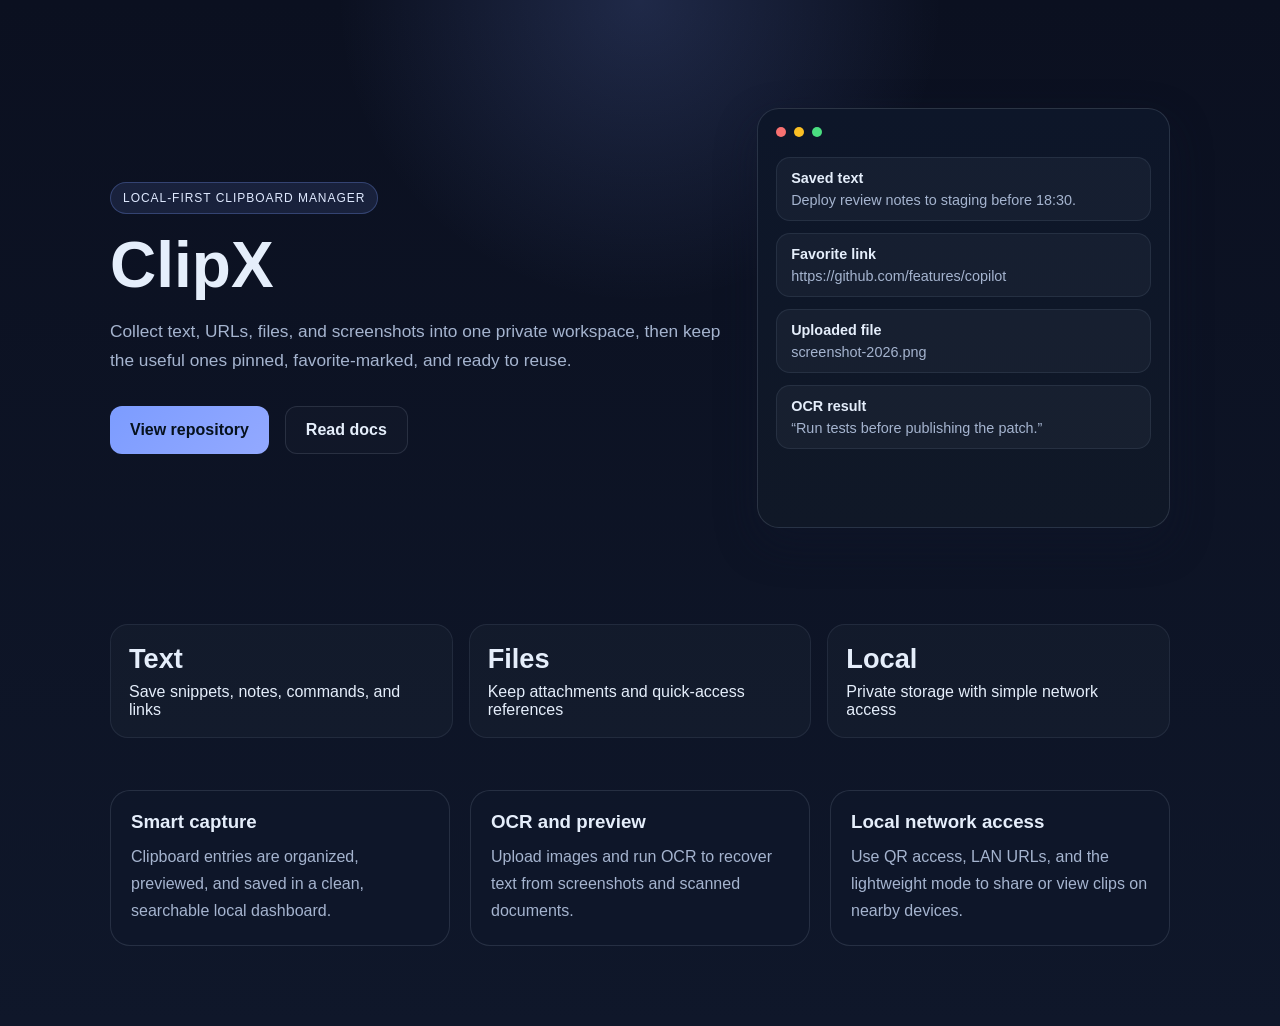
==== docs/index.html @ e1304112 "Add license, production setup, and GitHub Pages landing page" ====
<!DOCTYPE html>
<html lang="en">
  <head>
    <meta charset="UTF-8" />
    <meta name="viewport" content="width=device-width, initial-scale=1.0" />
    <title>ClipX — Clipboard Manager</title>
    <meta
      name="description"
      content="ClipX is a local-first clipboard manager for text, links, files, and OCR-powered capture."
    />
    <style>
      :root {
        --bg: #0b1020;
        --bg-soft: #111827;
        --panel: rgba(17, 24, 39, 0.86);
        --panel-border: rgba(148, 163, 184, 0.18);
        --text: #e5eefb;
        --muted: #a5b4cf;
        --primary: #7c9cff;
        --accent: #58d6bf;
        --shadow: rgba(15, 23, 42, 0.45);
      }

      * { box-sizing: border-box; }

      body {
        margin: 0;
        font-family: Inter, "Segoe UI", sans-serif;
        background:
          radial-gradient(circle at top, rgba(124, 156, 255, 0.18), transparent 25%),
          linear-gradient(180deg, var(--bg), #0f172a);
        color: var(--text);
      }

      .container {
        max-width: 1100px;
        margin: 0 auto;
        padding: 48px 20px 80px;
      }

      .hero {
        display: grid;
        grid-template-columns: 1.2fr 0.8fr;
        gap: 28px;
        align-items: center;
        min-height: 60vh;
      }

      .badge {
        display: inline-block;
        padding: 8px 12px;
        border-radius: 999px;
        background: rgba(124, 156, 255, 0.12);
        border: 1px solid rgba(124, 156, 255, 0.28);
        color: #dfe9ff;
        font-size: 12px;
        letter-spacing: 0.08em;
        text-transform: uppercase;
      }

      h1 {
        font-size: clamp(2.6rem, 5vw, 5rem);
        line-height: 1.04;
        margin: 18px 0 18px;
      }

      .lead {
        color: var(--muted);
        font-size: 1.08rem;
        line-height: 1.7;
        max-width: 620px;
      }

      .actions {
        display: flex;
        flex-wrap: wrap;
        gap: 16px;
        margin-top: 30px;
      }

      .button {
        display: inline-flex;
        align-items: center;
        justify-content: center;
        padding: 14px 20px;
        border-radius: 12px;
        text-decoration: none;
        font-weight: 600;
        transition: transform 0.2s ease, opacity 0.2s ease;
      }

      .button:hover { transform: translateY(-1px); }

      .button.primary {
        background: linear-gradient(135deg, var(--primary), #93a9ff);
        color: #06111d;
      }

      .button.secondary {
        background: rgba(255,255,255,0.02);
        border: 1px solid var(--panel-border);
        color: var(--text);
      }

      .card {
        background: var(--panel);
        border: 1px solid var(--panel-border);
        border-radius: 24px;
        box-shadow: 0 16px 40px var(--shadow);
        padding: 26px;
      }

      .device {
        position: relative;
        background: linear-gradient(180deg, #0d1629, #101827);
        border: 1px solid rgba(148, 163, 184, 0.2);
        border-radius: 22px;
        min-height: 420px;
        padding: 18px;
      }

      .window-bar {
        display: flex;
        align-items: center;
        gap: 8px;
        margin-bottom: 20px;
      }

      .dot {
        width: 10px;
        height: 10px;
        border-radius: 50%;
        display: inline-block;
      }

      .dot.red { background: #f87171; }
      .dot.yellow { background: #fbbf24; }
      .dot.green { background: #4ade80; }

      .snippet {
        background: rgba(148, 163, 184, 0.06);
        border: 1px solid rgba(148, 163, 184, 0.12);
        border-radius: 14px;
        padding: 12px 14px;
        margin-bottom: 12px;
        font-size: 0.9rem;
        color: var(--muted);
      }

      .snippet strong {
        color: var(--text);
        display: block;
        margin-bottom: 6px;
      }

      .stats {
        display: grid;
        grid-template-columns: repeat(3, 1fr);
        gap: 16px;
        margin-top: 36px;
      }

      .stat {
        background: rgba(148, 163, 184, 0.04);
        border: 1px solid rgba(148, 163, 184, 0.12);
        border-radius: 18px;
        padding: 18px;
      }

      .stat strong {
        display: block;
        font-size: 1.7rem;
        margin-bottom: 8px;
      }

      .features {
        display: grid;
        grid-template-columns: repeat(3, minmax(0, 1fr));
        gap: 20px;
        margin-top: 52px;
      }

      .feature {
        background: rgba(15, 23, 42, 0.7);
        border: 1px solid var(--panel-border);
        border-radius: 20px;
        padding: 20px;
      }

      .feature h3 {
        margin-top: 0;
        margin-bottom: 10px;
      }

      .feature p {
        margin: 0;
        color: var(--muted);
        line-height: 1.7;
      }

      @media (max-width: 820px) {
        .hero,
        .features,
        .stats {
          grid-template-columns: 1fr;
        }
      }
    </style>
  </head>
  <body>
    <main class="container">
      <section class="hero">
        <div>
          <span class="badge">Local-first clipboard manager</span>
          <h1>ClipX</h1>
          <p class="lead">
            Collect text, URLs, files, and screenshots into one private workspace,
            then keep the useful ones pinned, favorite-marked, and ready to reuse.
          </p>

          <div class="actions">
            <a class="button primary" href="https://github.com/SMETAHA/ClipX" target="_blank" rel="noreferrer">View repository</a>
            <a class="button secondary" href="https://github.com/SMETAHA/ClipX#readme" target="_blank" rel="noreferrer">Read docs</a>
          </div>
        </div>

        <div class="card device" aria-label="ClipX interface preview">
          <div class="window-bar">
            <span class="dot red"></span>
            <span class="dot yellow"></span>
            <span class="dot green"></span>
          </div>

          <div class="snippet">
            <strong>Saved text</strong>
            Deploy review notes to staging before 18:30.
          </div>
          <div class="snippet">
            <strong>Favorite link</strong>
            https://github.com/features/copilot
          </div>
          <div class="snippet">
            <strong>Uploaded file</strong>
            screenshot-2026.png
          </div>
          <div class="snippet">
            <strong>OCR result</strong>
            “Run tests before publishing the patch.”
          </div>
        </div>
      </section>

      <section class="stats">
        <div class="stat">
          <strong>Text</strong>
          Save snippets, notes, commands, and links
        </div>
        <div class="stat">
          <strong>Files</strong>
          Keep attachments and quick-access references
        </div>
        <div class="stat">
          <strong>Local</strong>
          Private storage with simple network access
        </div>
      </section>

      <section class="features">
        <article class="feature">
          <h3>Smart capture</h3>
          <p>Clipboard entries are organized, previewed, and saved in a clean, searchable local dashboard.</p>
        </article>

        <article class="feature">
          <h3>OCR and preview</h3>
          <p>Upload images and run OCR to recover text from screenshots and scanned documents.</p>
        </article>

        <article class="feature">
          <h3>Local network access</h3>
          <p>Use QR access, LAN URLs, and the lightweight mode to share or view clips on nearby devices.</p>
        </article>
      </section>
    </main>
  </body>
</html>
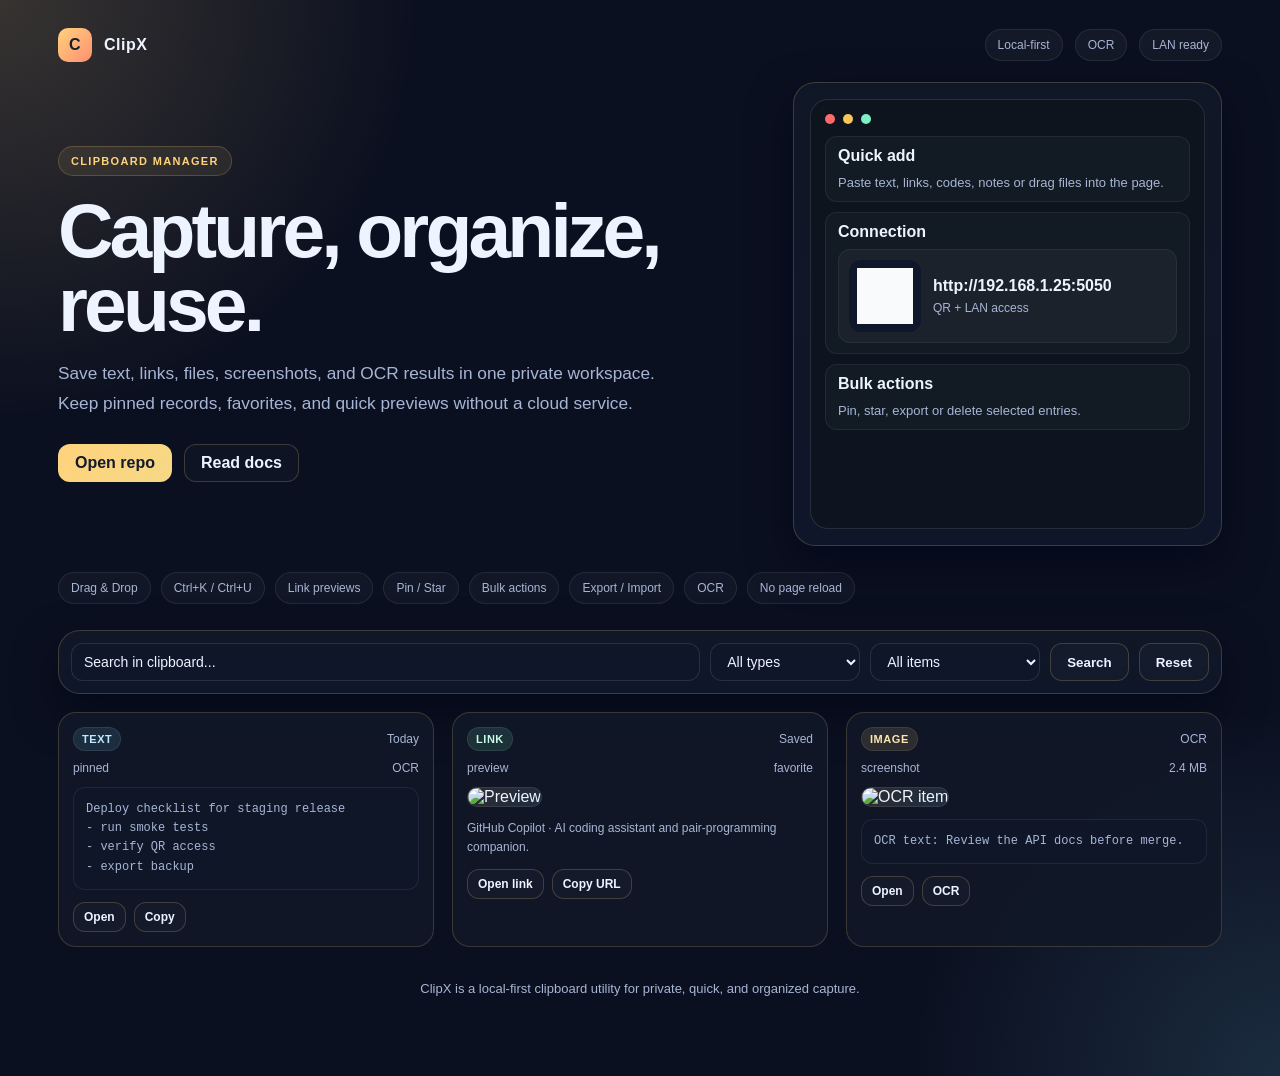
==== commit f4be7d3e: "Add security policy, localized docs, production templates and UI preview" ====
--- a/docs/index.html
+++ b/docs/index.html
@@ -1,286 +1,479 @@
 <!DOCTYPE html>
-<html lang="en">
+<html lang="ru">
   <head>
     <meta charset="UTF-8" />
     <meta name="viewport" content="width=device-width, initial-scale=1.0" />
-    <title>ClipX — Clipboard Manager</title>
-    <meta
-      name="description"
-      content="ClipX is a local-first clipboard manager for text, links, files, and OCR-powered capture."
-    />
+    <title>ClipX — Local clipboard manager</title>
     <style>
       :root {
         --bg: #0b1020;
-        --bg-soft: #111827;
-        --panel: rgba(17, 24, 39, 0.86);
-        --panel-border: rgba(148, 163, 184, 0.18);
-        --text: #e5eefb;
-        --muted: #a5b4cf;
-        --primary: #7c9cff;
-        --accent: #58d6bf;
-        --shadow: rgba(15, 23, 42, 0.45);
+        --panel: rgba(17, 24, 39, 0.95);
+        --panel-strong: #111827;
+        --panel-alt: #0f172a;
+        --text: #edf3ff;
+        --muted: #a7b5d4;
+        --accent: #ffd27d;
+        --accent-2: #ff8f70;
+        --secondary: #7dd3fc;
+        --ok: #7ef0c4;
+        --line: rgba(255, 210, 125, 0.2);
+        --shadow: rgba(2, 6, 23, 0.65);
       }
 
       * { box-sizing: border-box; }
-
+      html { scroll-behavior: smooth; }
       body {
         margin: 0;
         font-family: Inter, "Segoe UI", sans-serif;
         background:
-          radial-gradient(circle at top, rgba(124, 156, 255, 0.18), transparent 25%),
-          linear-gradient(180deg, var(--bg), #0f172a);
+          radial-gradient(circle at top left, rgba(255, 210, 125, 0.18), transparent 25%),
+          radial-gradient(circle at bottom right, rgba(125, 211, 252, 0.14), transparent 22%),
+          var(--bg);
         color: var(--text);
       }
-
+      a { color: inherit; text-decoration: none; }
       .container {
-        max-width: 1100px;
+        max-width: 1200px;
         margin: 0 auto;
-        padding: 48px 20px 80px;
-      }
-
+        padding: 28px 18px 80px;
+      }
+      .topbar {
+        display: flex;
+        align-items: center;
+        justify-content: space-between;
+        gap: 16px;
+        margin-bottom: 18px;
+      }
+      .brand {
+        display: inline-flex;
+        align-items: center;
+        gap: 12px;
+        font-weight: 700;
+        letter-spacing: 0.03em;
+      }
+      .brand-mark {
+        width: 34px;
+        height: 34px;
+        border-radius: 10px;
+        background: linear-gradient(135deg, var(--accent), var(--accent-2));
+        display: grid;
+        place-items: center;
+        color: #171d2a;
+        font-weight: 900;
+      }
+      .actions {
+        display: flex;
+        align-items: center;
+        gap: 12px;
+        flex-wrap: wrap;
+      }
+      .chip {
+        display: inline-flex;
+        align-items: center;
+        gap: 8px;
+        padding: 8px 12px;
+        border-radius: 999px;
+        background: rgba(255,255,255,0.04);
+        border: 1px solid rgba(255,255,255,0.08);
+        color: var(--muted);
+        font-size: 12px;
+      }
+      .button {
+        display: inline-flex;
+        align-items: center;
+        justify-content: center;
+        min-height: 38px;
+        padding: 9px 16px;
+        border-radius: 12px;
+        font-weight: 700;
+        border: 1px solid var(--line);
+        background: rgba(255,255,255,0.02);
+        color: var(--text);
+      }
+      .button.primary {
+        background: linear-gradient(135deg, var(--accent), #f6d884);
+        color: #121a2b;
+        border-color: transparent;
+      }
       .hero {
         display: grid;
-        grid-template-columns: 1.2fr 0.8fr;
-        gap: 28px;
-        align-items: center;
-        min-height: 60vh;
-      }
-
-      .badge {
+        grid-template-columns: 1.25fr 0.75fr;
+        gap: 20px;
+        align-items: center;
+        margin: 20px 0 26px;
+      }
+      .headline {
+        padding: 18px 0;
+      }
+      .eyebrow {
         display: inline-block;
+        margin-bottom: 18px;
         padding: 8px 12px;
         border-radius: 999px;
-        background: rgba(124, 156, 255, 0.12);
-        border: 1px solid rgba(124, 156, 255, 0.28);
-        color: #dfe9ff;
-        font-size: 12px;
-        letter-spacing: 0.08em;
+        font-size: 11px;
+        font-weight: 700;
+        letter-spacing: 0.12em;
         text-transform: uppercase;
-      }
-
+        background: rgba(255, 210, 125, 0.08);
+        border: 1px solid rgba(255, 210, 125, 0.2);
+        color: var(--accent);
+      }
       h1 {
-        font-size: clamp(2.6rem, 5vw, 5rem);
-        line-height: 1.04;
-        margin: 18px 0 18px;
-      }
-
-      .lead {
-        color: var(--muted);
+        margin: 0;
+        font-size: clamp(2.8rem, 6vw, 5rem);
+        line-height: 0.96;
+        letter-spacing: -0.05em;
+      }
+      .subtitle {
+        margin: 18px 0 0;
+        color: var(--muted);
+        max-width: 620px;
         font-size: 1.08rem;
         line-height: 1.7;
-        max-width: 620px;
-      }
-
-      .actions {
+      }
+      .cta-row {
         display: flex;
         flex-wrap: wrap;
-        gap: 16px;
-        margin-top: 30px;
-      }
-
-      .button {
-        display: inline-flex;
-        align-items: center;
-        justify-content: center;
-        padding: 14px 20px;
-        border-radius: 12px;
-        text-decoration: none;
-        font-weight: 600;
-        transition: transform 0.2s ease, opacity 0.2s ease;
-      }
-
-      .button:hover { transform: translateY(-1px); }
-
-      .button.primary {
-        background: linear-gradient(135deg, var(--primary), #93a9ff);
-        color: #06111d;
-      }
-
-      .button.secondary {
-        background: rgba(255,255,255,0.02);
-        border: 1px solid var(--panel-border);
-        color: var(--text);
-      }
-
+        gap: 12px;
+        margin-top: 26px;
+      }
       .card {
-        background: var(--panel);
-        border: 1px solid var(--panel-border);
-        border-radius: 24px;
-        box-shadow: 0 16px 40px var(--shadow);
-        padding: 26px;
-      }
-
+        background: linear-gradient(180deg, rgba(17,24,39,0.92), rgba(15,23,42,0.96));
+        border: 1px solid var(--line);
+        border-radius: 22px;
+        box-shadow: 0 18px 44px var(--shadow);
+      }
       .device {
-        position: relative;
-        background: linear-gradient(180deg, #0d1629, #101827);
-        border: 1px solid rgba(148, 163, 184, 0.2);
-        border-radius: 22px;
-        min-height: 420px;
-        padding: 18px;
-      }
-
+        padding: 16px;
+      }
+      .window {
+        background: rgba(14, 20, 31, 0.9);
+        border: 1px solid rgba(148,163,184,0.18);
+        border-radius: 18px;
+        min-height: 430px;
+        padding: 14px;
+      }
       .window-bar {
         display: flex;
-        align-items: center;
         gap: 8px;
-        margin-bottom: 20px;
-      }
-
+        margin-bottom: 12px;
+      }
       .dot {
         width: 10px;
         height: 10px;
         border-radius: 50%;
-        display: inline-block;
-      }
-
-      .dot.red { background: #f87171; }
-      .dot.yellow { background: #fbbf24; }
-      .dot.green { background: #4ade80; }
-
-      .snippet {
-        background: rgba(148, 163, 184, 0.06);
-        border: 1px solid rgba(148, 163, 184, 0.12);
-        border-radius: 14px;
-        padding: 12px 14px;
-        margin-bottom: 12px;
-        font-size: 0.9rem;
-        color: var(--muted);
-      }
-
-      .snippet strong {
+      }
+      .dot.red { background: #ff6b6b; }
+      .dot.yellow { background: #f6c65b; }
+      .dot.green { background: #7ef0c4; }
+      .mini-panel {
+        background: rgba(148,163,184,0.04);
+        border: 1px solid rgba(148,163,184,0.12);
+        border-radius: 12px;
+        padding: 10px 12px;
+        margin-bottom: 10px;
+      }
+      .mini-panel strong {
+        display: block;
+        margin-bottom: 8px;
         color: var(--text);
-        display: block;
-        margin-bottom: 6px;
-      }
-
-      .stats {
+      }
+      .mini-panel span {
+        color: var(--muted);
+        font-size: 13px;
+      }
+      .qrbox {
+        display: flex;
+        align-items: center;
+        gap: 12px;
+        padding: 10px;
+        border-radius: 12px;
+        background: rgba(255,255,255,0.04);
+        border: 1px solid rgba(255,255,255,0.06);
+      }
+      .qrcode {
+        width: 72px;
+        height: 72px;
+        border-radius: 12px;
+        background:
+          linear-gradient(90deg, #0f172a 50%, transparent 50%),
+          linear-gradient(#0f172a 50%, transparent 50%);
+        background-size: 16px 16px;
+        position: relative;
+        overflow: hidden;
+      }
+      .qrcode::before {
+        content: "";
+        position: absolute;
+        inset: 8px;
+        background: #f8fafc;
+      }
+      .feature-strip {
+        display: flex;
+        flex-wrap: wrap;
+        gap: 10px;
+        margin-bottom: 26px;
+      }
+      .feature-pill {
+        padding: 8px 12px;
+        border-radius: 999px;
+        background: rgba(255,255,255,0.03);
+        border: 1px solid rgba(255,255,255,0.08);
+        color: var(--muted);
+        font-size: 12px;
+      }
+      .toolbar {
         display: grid;
-        grid-template-columns: repeat(3, 1fr);
-        gap: 16px;
-        margin-top: 36px;
-      }
-
-      .stat {
-        background: rgba(148, 163, 184, 0.04);
-        border: 1px solid rgba(148, 163, 184, 0.12);
-        border-radius: 18px;
-        padding: 18px;
-      }
-
-      .stat strong {
-        display: block;
-        font-size: 1.7rem;
-        margin-bottom: 8px;
-      }
-
-      .features {
+        grid-template-columns: 1.3fr 150px 170px auto auto;
+        gap: 10px;
+        padding: 12px;
+        margin-bottom: 18px;
+      }
+      .input, .select {
+        width: 100%;
+        min-height: 38px;
+        border: 1px solid rgba(148,163,184,0.18);
+        background: rgba(15, 23, 42, 0.8);
+        color: var(--text);
+        border-radius: 12px;
+        padding: 0 12px;
+        font-size: 14px;
+      }
+      .cards {
         display: grid;
         grid-template-columns: repeat(3, minmax(0, 1fr));
-        gap: 20px;
-        margin-top: 52px;
-      }
-
-      .feature {
-        background: rgba(15, 23, 42, 0.7);
-        border: 1px solid var(--panel-border);
-        border-radius: 20px;
-        padding: 20px;
-      }
-
-      .feature h3 {
-        margin-top: 0;
+        gap: 18px;
+      }
+      .item-card {
+        background: rgba(17,24,39,0.9);
+        border: 1px solid rgba(255,210,125,0.18);
+        border-radius: 18px;
+        padding: 14px;
+      }
+      .item-head {
+        display: flex;
+        align-items: center;
+        justify-content: space-between;
+        gap: 8px;
         margin-bottom: 10px;
       }
-
-      .feature p {
-        margin: 0;
-        color: var(--muted);
-        line-height: 1.7;
-      }
-
-      @media (max-width: 820px) {
-        .hero,
-        .features,
-        .stats {
-          grid-template-columns: 1fr;
-        }
+      .badge {
+        display: inline-flex;
+        align-items: center;
+        padding: 5px 8px;
+        border-radius: 999px;
+        font-size: 11px;
+        font-weight: 700;
+        text-transform: uppercase;
+        letter-spacing: 0.05em;
+        border: 1px solid rgba(255,255,255,0.08);
+      }
+      .badge.text { background: rgba(125,211,252,0.12); color: #bcecff; }
+      .badge.link { background: rgba(126,240,196,0.12); color: #c6f9e7; }
+      .badge.image { background: rgba(255,210,125,0.12); color: #fbe7b3; }
+      .badge.file { background: rgba(255,143,112,0.12); color: #ffc2ae; }
+      .meta {
+        display: flex;
+        align-items: center;
+        justify-content: space-between;
+        gap: 10px;
+        margin-bottom: 12px;
+        color: var(--muted);
+        font-size: 12px;
+      }
+      .thumb {
+        width: 100%;
+        height: 150px;
+        object-fit: cover;
+        border-radius: 12px;
+        border: 1px solid rgba(255,255,255,0.08);
+        background: linear-gradient(135deg, rgba(255,210,125,0.12), rgba(125,211,252,0.12));
+      }
+      .preview {
+        padding: 12px;
+        border-radius: 12px;
+        background: rgba(15, 23, 42, 0.9);
+        border: 1px solid rgba(148,163,184,0.12);
+        color: var(--muted);
+        font-family: "SFMono-Regular", Consolas, monospace;
+        font-size: 12px;
+        line-height: 1.6;
+        white-space: pre-wrap;
+      }
+      .actions-row {
+        display: flex;
+        flex-wrap: wrap;
+        gap: 8px;
+        margin-top: 12px;
+      }
+      .tiny {
+        min-height: 30px;
+        padding: 7px 10px;
+        font-size: 12px;
+      }
+      .footer {
+        margin-top: 34px;
+        color: var(--muted);
+        text-align: center;
+        font-size: 13px;
+      }
+      @media (max-width: 960px) {
+        .toolbar { grid-template-columns: 1fr; }
+        .hero { grid-template-columns: 1fr; }
+        .cards { grid-template-columns: 1fr; }
       }
     </style>
   </head>
   <body>
-    <main class="container">
+    <div class="container">
+      <header class="topbar">
+        <div class="brand">
+          <div class="brand-mark">C</div>
+          <span>ClipX</span>
+        </div>
+        <div class="actions">
+          <span class="chip">Local-first</span>
+          <span class="chip">OCR</span>
+          <span class="chip">LAN ready</span>
+        </div>
+      </header>
+
       <section class="hero">
-        <div>
-          <span class="badge">Local-first clipboard manager</span>
-          <h1>ClipX</h1>
-          <p class="lead">
-            Collect text, URLs, files, and screenshots into one private workspace,
-            then keep the useful ones pinned, favorite-marked, and ready to reuse.
+        <div class="headline">
+          <div class="eyebrow">Clipboard manager</div>
+          <h1>Capture, organize, reuse.</h1>
+          <p class="subtitle">
+            Save text, links, files, screenshots, and OCR results in one private workspace.
+            Keep pinned records, favorites, and quick previews without a cloud service.
           </p>
-
-          <div class="actions">
-            <a class="button primary" href="https://github.com/SMETAHA/ClipX" target="_blank" rel="noreferrer">View repository</a>
-            <a class="button secondary" href="https://github.com/SMETAHA/ClipX#readme" target="_blank" rel="noreferrer">Read docs</a>
+          <div class="cta-row">
+            <a class="button primary" href="https://github.com/SMETAHA/ClipX" target="_blank" rel="noreferrer">Open repo</a>
+            <a class="button" href="https://github.com/SMETAHA/ClipX#readme" target="_blank" rel="noreferrer">Read docs</a>
           </div>
         </div>
 
-        <div class="card device" aria-label="ClipX interface preview">
-          <div class="window-bar">
-            <span class="dot red"></span>
-            <span class="dot yellow"></span>
-            <span class="dot green"></span>
-          </div>
-
-          <div class="snippet">
-            <strong>Saved text</strong>
-            Deploy review notes to staging before 18:30.
-          </div>
-          <div class="snippet">
-            <strong>Favorite link</strong>
-            https://github.com/features/copilot
-          </div>
-          <div class="snippet">
-            <strong>Uploaded file</strong>
-            screenshot-2026.png
-          </div>
-          <div class="snippet">
-            <strong>OCR result</strong>
-            “Run tests before publishing the patch.”
+        <div class="card device">
+          <div class="window">
+            <div class="window-bar">
+              <span class="dot red"></span>
+              <span class="dot yellow"></span>
+              <span class="dot green"></span>
+            </div>
+
+            <div class="mini-panel">
+              <strong>Quick add</strong>
+              <span>Paste text, links, codes, notes or drag files into the page.</span>
+            </div>
+
+            <div class="mini-panel">
+              <strong>Connection</strong>
+              <div class="qrbox">
+                <div class="qrcode" aria-label="QR mock"></div>
+                <div>
+                  <div style="font-weight:700; margin-bottom:6px;">http://192.168.1.25:5050</div>
+                  <div style="color: var(--muted); font-size: 12px;">QR + LAN access</div>
+                </div>
+              </div>
+            </div>
+
+            <div class="mini-panel">
+              <strong>Bulk actions</strong>
+              <span>Pin, star, export or delete selected entries.</span>
+            </div>
           </div>
         </div>
       </section>
 
-      <section class="stats">
-        <div class="stat">
-          <strong>Text</strong>
-          Save snippets, notes, commands, and links
-        </div>
-        <div class="stat">
-          <strong>Files</strong>
-          Keep attachments and quick-access references
-        </div>
-        <div class="stat">
-          <strong>Local</strong>
-          Private storage with simple network access
-        </div>
-      </section>
-
-      <section class="features">
-        <article class="feature">
-          <h3>Smart capture</h3>
-          <p>Clipboard entries are organized, previewed, and saved in a clean, searchable local dashboard.</p>
+      <div class="feature-strip">
+        <span class="feature-pill">Drag &amp; Drop</span>
+        <span class="feature-pill">Ctrl+K / Ctrl+U</span>
+        <span class="feature-pill">Link previews</span>
+        <span class="feature-pill">Pin / Star</span>
+        <span class="feature-pill">Bulk actions</span>
+        <span class="feature-pill">Export / Import</span>
+        <span class="feature-pill">OCR</span>
+        <span class="feature-pill">No page reload</span>
+      </div>
+
+      <div class="card toolbar">
+        <input class="input" value="Search in clipboard..." aria-label="Search" />
+        <select class="select" aria-label="Type filter">
+          <option>All types</option>
+          <option>Text</option>
+          <option>Link</option>
+          <option>Image</option>
+          <option>File</option>
+        </select>
+        <select class="select" aria-label="Flag filter">
+          <option>All items</option>
+          <option>Pinned</option>
+          <option>Favorites</option>
+          <option>With OCR</option>
+        </select>
+        <button class="button" type="button">Search</button>
+        <button class="button" type="button">Reset</button>
+      </div>
+
+      <section class="cards" aria-label="Sample items">
+        <article class="item-card">
+          <div class="item-head">
+            <span class="badge text">Text</span>
+            <span style="color: var(--muted); font-size:12px;">Today</span>
+          </div>
+          <div class="meta">
+            <span>pinned</span>
+            <span>OCR</span>
+          </div>
+          <div class="preview">Deploy checklist for staging release
+- run smoke tests
+- verify QR access
+- export backup</div>
+          <div class="actions-row">
+            <button class="button tiny" type="button">Open</button>
+            <button class="button tiny" type="button">Copy</button>
+          </div>
         </article>
 
-        <article class="feature">
-          <h3>OCR and preview</h3>
-          <p>Upload images and run OCR to recover text from screenshots and scanned documents.</p>
+        <article class="item-card">
+          <div class="item-head">
+            <span class="badge link">Link</span>
+            <span style="color: var(--muted); font-size:12px;">Saved</span>
+          </div>
+          <div class="meta">
+            <span>preview</span>
+            <span>favorite</span>
+          </div>
+          <img class="thumb" src="https://images.unsplash.com/photo-1516321318423-f06f85e504b3?auto=format&fit=crop&w=900&q=80" alt="Preview" />
+          <div style="margin-top: 12px; color: var(--muted); font-size: 12px; line-height: 1.6;">
+            GitHub Copilot · AI coding assistant and pair-programming companion.
+          </div>
+          <div class="actions-row">
+            <button class="button tiny" type="button">Open link</button>
+            <button class="button tiny" type="button">Copy URL</button>
+          </div>
         </article>
 
-        <article class="feature">
-          <h3>Local network access</h3>
-          <p>Use QR access, LAN URLs, and the lightweight mode to share or view clips on nearby devices.</p>
+        <article class="item-card">
+          <div class="item-head">
+            <span class="badge image">Image</span>
+            <span style="color: var(--muted); font-size:12px;">OCR</span>
+          </div>
+          <div class="meta">
+            <span>screenshot</span>
+            <span>2.4 MB</span>
+          </div>
+          <img class="thumb" src="https://images.unsplash.com/photo-1460925895917-afdab827c52f?auto=format&fit=crop&w=900&q=80" alt="OCR item" />
+          <div class="preview" style="margin-top: 12px;">OCR text: Review the API docs before merge.</div>
+          <div class="actions-row">
+            <button class="button tiny" type="button">Open</button>
+            <button class="button tiny" type="button">OCR</button>
+          </div>
         </article>
       </section>
-    </main>
+
+      <div class="footer">
+        ClipX is a local-first clipboard utility for private, quick, and organized capture.
+      </div>
+    </div>
   </body>
 </html>
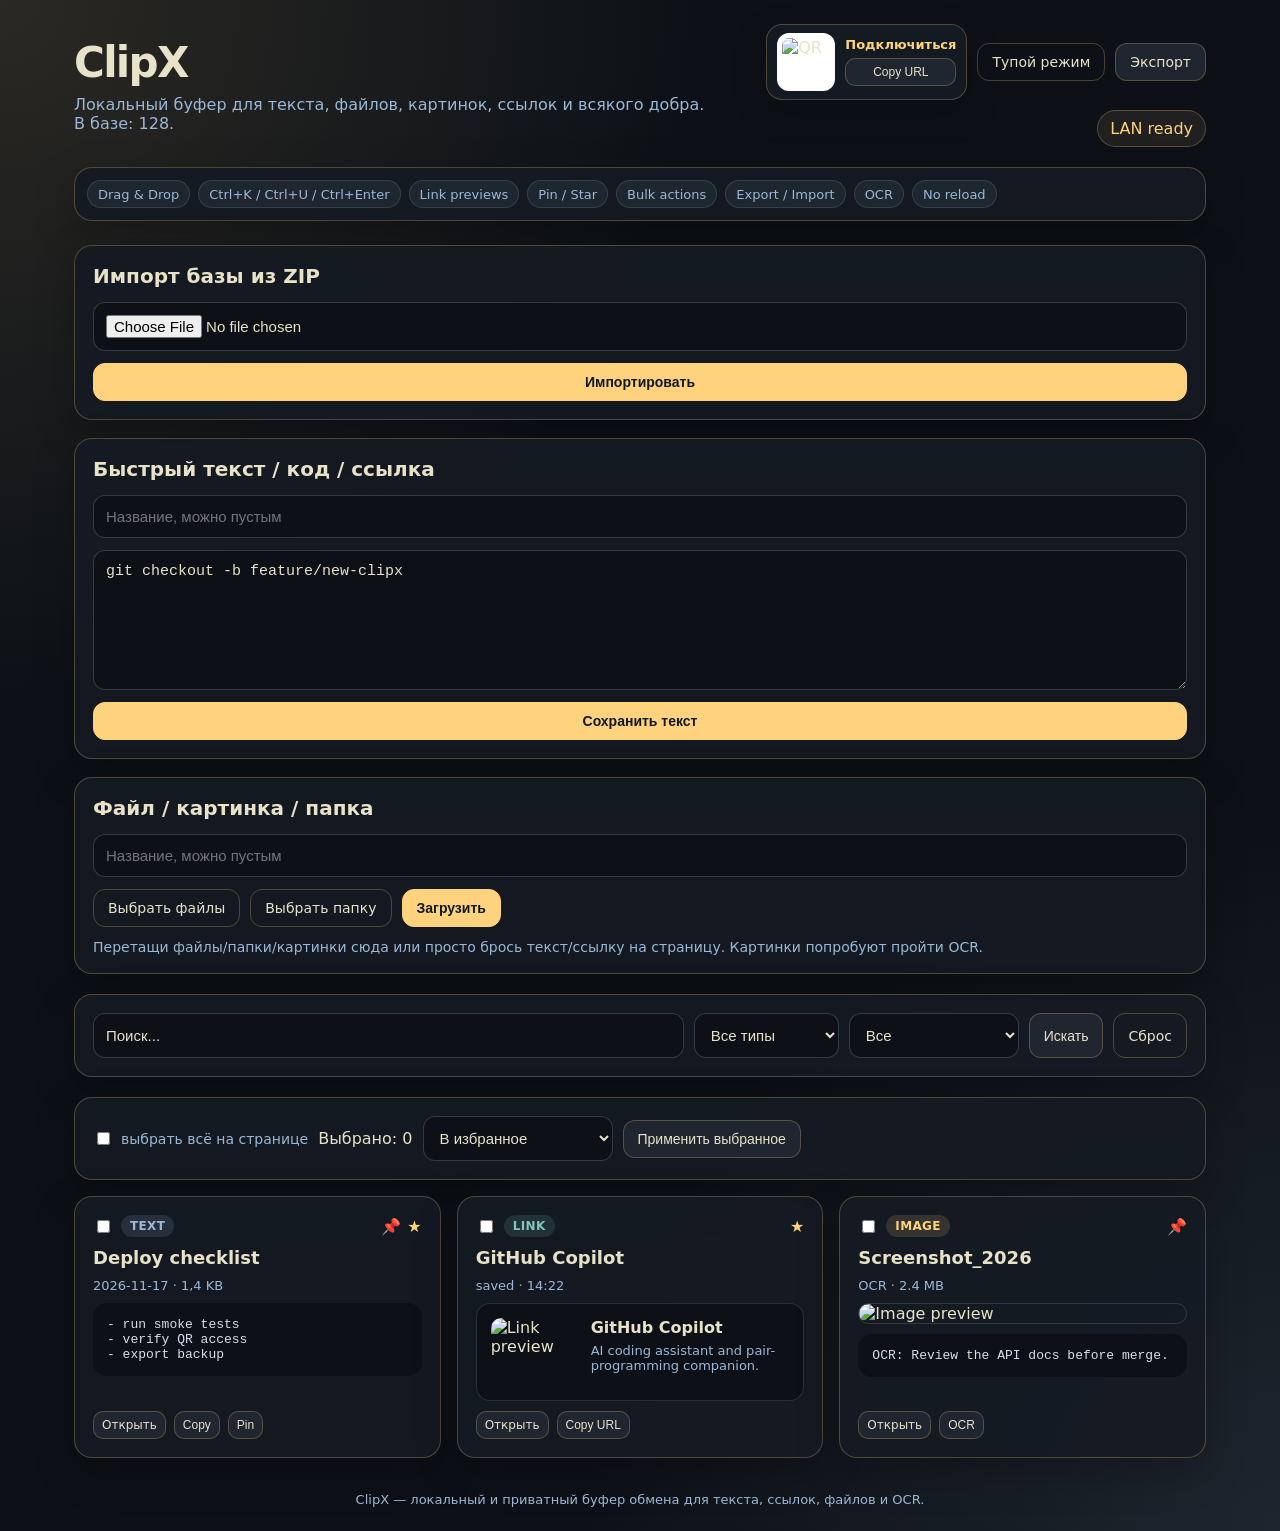
==== commit 619abbd7: "Polish docs and GitHub Pages preview Co-authored-by: Copilot App <223556219+Copilot@users.noreply.gi" ====
--- a/docs/index.html
+++ b/docs/index.html
@@ -1,479 +1,468 @@
-<!DOCTYPE html>
+<!doctype html>
 <html lang="ru">
-  <head>
-    <meta charset="UTF-8" />
-    <meta name="viewport" content="width=device-width, initial-scale=1.0" />
-    <title>ClipX — Local clipboard manager</title>
+<head>
+    <meta charset="utf-8">
+    <title>ClipX</title>
+    <meta name="viewport" content="width=device-width, initial-scale=1">
     <style>
-      :root {
-        --bg: #0b1020;
-        --panel: rgba(17, 24, 39, 0.95);
-        --panel-strong: #111827;
-        --panel-alt: #0f172a;
-        --text: #edf3ff;
-        --muted: #a7b5d4;
-        --accent: #ffd27d;
-        --accent-2: #ff8f70;
-        --secondary: #7dd3fc;
-        --ok: #7ef0c4;
-        --line: rgba(255, 210, 125, 0.2);
-        --shadow: rgba(2, 6, 23, 0.65);
-      }
-
-      * { box-sizing: border-box; }
-      html { scroll-behavior: smooth; }
-      body {
-        margin: 0;
-        font-family: Inter, "Segoe UI", sans-serif;
-        background:
-          radial-gradient(circle at top left, rgba(255, 210, 125, 0.18), transparent 25%),
-          radial-gradient(circle at bottom right, rgba(125, 211, 252, 0.14), transparent 22%),
-          var(--bg);
-        color: var(--text);
-      }
-      a { color: inherit; text-decoration: none; }
-      .container {
-        max-width: 1200px;
-        margin: 0 auto;
-        padding: 28px 18px 80px;
-      }
-      .topbar {
-        display: flex;
-        align-items: center;
-        justify-content: space-between;
-        gap: 16px;
-        margin-bottom: 18px;
-      }
-      .brand {
-        display: inline-flex;
-        align-items: center;
-        gap: 12px;
-        font-weight: 700;
-        letter-spacing: 0.03em;
-      }
-      .brand-mark {
-        width: 34px;
-        height: 34px;
-        border-radius: 10px;
-        background: linear-gradient(135deg, var(--accent), var(--accent-2));
-        display: grid;
-        place-items: center;
-        color: #171d2a;
-        font-weight: 900;
-      }
-      .actions {
-        display: flex;
-        align-items: center;
-        gap: 12px;
-        flex-wrap: wrap;
-      }
-      .chip {
-        display: inline-flex;
-        align-items: center;
-        gap: 8px;
-        padding: 8px 12px;
-        border-radius: 999px;
-        background: rgba(255,255,255,0.04);
-        border: 1px solid rgba(255,255,255,0.08);
-        color: var(--muted);
-        font-size: 12px;
-      }
-      .button {
-        display: inline-flex;
-        align-items: center;
-        justify-content: center;
-        min-height: 38px;
-        padding: 9px 16px;
-        border-radius: 12px;
-        font-weight: 700;
-        border: 1px solid var(--line);
-        background: rgba(255,255,255,0.02);
-        color: var(--text);
-      }
-      .button.primary {
-        background: linear-gradient(135deg, var(--accent), #f6d884);
-        color: #121a2b;
-        border-color: transparent;
-      }
-      .hero {
-        display: grid;
-        grid-template-columns: 1.25fr 0.75fr;
-        gap: 20px;
-        align-items: center;
-        margin: 20px 0 26px;
-      }
-      .headline {
-        padding: 18px 0;
-      }
-      .eyebrow {
-        display: inline-block;
-        margin-bottom: 18px;
-        padding: 8px 12px;
-        border-radius: 999px;
-        font-size: 11px;
-        font-weight: 700;
-        letter-spacing: 0.12em;
-        text-transform: uppercase;
-        background: rgba(255, 210, 125, 0.08);
-        border: 1px solid rgba(255, 210, 125, 0.2);
-        color: var(--accent);
-      }
-      h1 {
-        margin: 0;
-        font-size: clamp(2.8rem, 6vw, 5rem);
-        line-height: 0.96;
-        letter-spacing: -0.05em;
-      }
-      .subtitle {
-        margin: 18px 0 0;
-        color: var(--muted);
-        max-width: 620px;
-        font-size: 1.08rem;
-        line-height: 1.7;
-      }
-      .cta-row {
-        display: flex;
-        flex-wrap: wrap;
-        gap: 12px;
-        margin-top: 26px;
-      }
-      .card {
-        background: linear-gradient(180deg, rgba(17,24,39,0.92), rgba(15,23,42,0.96));
-        border: 1px solid var(--line);
-        border-radius: 22px;
-        box-shadow: 0 18px 44px var(--shadow);
-      }
-      .device {
-        padding: 16px;
-      }
-      .window {
-        background: rgba(14, 20, 31, 0.9);
-        border: 1px solid rgba(148,163,184,0.18);
-        border-radius: 18px;
-        min-height: 430px;
-        padding: 14px;
-      }
-      .window-bar {
-        display: flex;
-        gap: 8px;
-        margin-bottom: 12px;
-      }
-      .dot {
-        width: 10px;
-        height: 10px;
-        border-radius: 50%;
-      }
-      .dot.red { background: #ff6b6b; }
-      .dot.yellow { background: #f6c65b; }
-      .dot.green { background: #7ef0c4; }
-      .mini-panel {
-        background: rgba(148,163,184,0.04);
-        border: 1px solid rgba(148,163,184,0.12);
-        border-radius: 12px;
-        padding: 10px 12px;
-        margin-bottom: 10px;
-      }
-      .mini-panel strong {
-        display: block;
-        margin-bottom: 8px;
-        color: var(--text);
-      }
-      .mini-panel span {
-        color: var(--muted);
-        font-size: 13px;
-      }
-      .qrbox {
-        display: flex;
-        align-items: center;
-        gap: 12px;
-        padding: 10px;
-        border-radius: 12px;
-        background: rgba(255,255,255,0.04);
-        border: 1px solid rgba(255,255,255,0.06);
-      }
-      .qrcode {
-        width: 72px;
-        height: 72px;
-        border-radius: 12px;
-        background:
-          linear-gradient(90deg, #0f172a 50%, transparent 50%),
-          linear-gradient(#0f172a 50%, transparent 50%);
-        background-size: 16px 16px;
-        position: relative;
-        overflow: hidden;
-      }
-      .qrcode::before {
-        content: "";
-        position: absolute;
-        inset: 8px;
-        background: #f8fafc;
-      }
-      .feature-strip {
-        display: flex;
-        flex-wrap: wrap;
-        gap: 10px;
-        margin-bottom: 26px;
-      }
-      .feature-pill {
-        padding: 8px 12px;
-        border-radius: 999px;
-        background: rgba(255,255,255,0.03);
-        border: 1px solid rgba(255,255,255,0.08);
-        color: var(--muted);
-        font-size: 12px;
-      }
-      .toolbar {
-        display: grid;
-        grid-template-columns: 1.3fr 150px 170px auto auto;
-        gap: 10px;
-        padding: 12px;
-        margin-bottom: 18px;
-      }
-      .input, .select {
-        width: 100%;
-        min-height: 38px;
-        border: 1px solid rgba(148,163,184,0.18);
-        background: rgba(15, 23, 42, 0.8);
-        color: var(--text);
-        border-radius: 12px;
-        padding: 0 12px;
-        font-size: 14px;
-      }
-      .cards {
-        display: grid;
-        grid-template-columns: repeat(3, minmax(0, 1fr));
-        gap: 18px;
-      }
-      .item-card {
-        background: rgba(17,24,39,0.9);
-        border: 1px solid rgba(255,210,125,0.18);
-        border-radius: 18px;
-        padding: 14px;
-      }
-      .item-head {
-        display: flex;
-        align-items: center;
-        justify-content: space-between;
-        gap: 8px;
-        margin-bottom: 10px;
-      }
-      .badge {
-        display: inline-flex;
-        align-items: center;
-        padding: 5px 8px;
-        border-radius: 999px;
-        font-size: 11px;
-        font-weight: 700;
-        text-transform: uppercase;
-        letter-spacing: 0.05em;
-        border: 1px solid rgba(255,255,255,0.08);
-      }
-      .badge.text { background: rgba(125,211,252,0.12); color: #bcecff; }
-      .badge.link { background: rgba(126,240,196,0.12); color: #c6f9e7; }
-      .badge.image { background: rgba(255,210,125,0.12); color: #fbe7b3; }
-      .badge.file { background: rgba(255,143,112,0.12); color: #ffc2ae; }
-      .meta {
-        display: flex;
-        align-items: center;
-        justify-content: space-between;
-        gap: 10px;
-        margin-bottom: 12px;
-        color: var(--muted);
-        font-size: 12px;
-      }
-      .thumb {
-        width: 100%;
-        height: 150px;
-        object-fit: cover;
-        border-radius: 12px;
-        border: 1px solid rgba(255,255,255,0.08);
-        background: linear-gradient(135deg, rgba(255,210,125,0.12), rgba(125,211,252,0.12));
-      }
-      .preview {
-        padding: 12px;
-        border-radius: 12px;
-        background: rgba(15, 23, 42, 0.9);
-        border: 1px solid rgba(148,163,184,0.12);
-        color: var(--muted);
-        font-family: "SFMono-Regular", Consolas, monospace;
-        font-size: 12px;
-        line-height: 1.6;
-        white-space: pre-wrap;
-      }
-      .actions-row {
-        display: flex;
-        flex-wrap: wrap;
-        gap: 8px;
-        margin-top: 12px;
-      }
-      .tiny {
-        min-height: 30px;
-        padding: 7px 10px;
-        font-size: 12px;
-      }
-      .footer {
-        margin-top: 34px;
-        color: var(--muted);
-        text-align: center;
-        font-size: 13px;
-      }
-      @media (max-width: 960px) {
-        .toolbar { grid-template-columns: 1fr; }
-        .hero { grid-template-columns: 1fr; }
-        .cards { grid-template-columns: 1fr; }
-      }
+        :root {
+            --bg: #0d1117;
+            --panel: #151b23;
+            --panel-2: #1f2630;
+            --text: #e8e2c8;
+            --muted: #9ab8d8;
+            --accent: #ffd27d;
+            --accent-2: #ff8b68;
+            --danger: #ff6b6b;
+            --ok: #80c7bd;
+            --border: rgba(255, 210, 125, 0.25);
+        }
+
+        * { box-sizing: border-box; }
+        body {
+            margin: 0;
+            font-family: system-ui, -apple-system, BlinkMacSystemFont, "Segoe UI", sans-serif;
+            background:
+                radial-gradient(circle at top left, rgba(255, 210, 125, 0.12), transparent 35%),
+                radial-gradient(circle at bottom right, rgba(154, 184, 216, 0.12), transparent 35%),
+                var(--bg);
+            color: var(--text);
+        }
+        a { color: var(--accent); text-decoration: none; }
+        a:hover { text-decoration: underline; }
+        .page {
+            width: min(1180px, 100%);
+            margin: 0 auto;
+            padding: 24px;
+        }
+        .hero {
+            display: flex;
+            align-items: center;
+            justify-content: space-between;
+            gap: 16px;
+            margin-bottom: 20px;
+        }
+        .hero h1 {
+            margin: 0;
+            font-size: 42px;
+            letter-spacing: -0.04em;
+        }
+        .hero p { margin: 8px 0 0; color: var(--muted); }
+        .hero-actions {
+            display: flex;
+            align-items: center;
+            gap: 10px;
+            flex-wrap: wrap;
+            justify-content: flex-end;
+        }
+        .status {
+            padding: 8px 12px;
+            border: 1px solid var(--border);
+            border-radius: 999px;
+            color: var(--accent);
+            background: rgba(255, 210, 125, 0.08);
+            white-space: nowrap;
+        }
+        .connect-card {
+            position: relative;
+            display: grid;
+            grid-template-columns: 58px minmax(0, 1fr);
+            align-items: center;
+            gap: 10px;
+            padding: 8px 10px;
+            border: 1px solid var(--border);
+            border-radius: 16px;
+            background: rgba(21, 27, 35, 0.94);
+            box-shadow: 0 12px 34px rgba(0, 0, 0, 0.22);
+        }
+        .connect-qr {
+            width: 58px;
+            height: 58px;
+            padding: 5px;
+            border-radius: 12px;
+            background: #fff;
+            image-rendering: pixelated;
+        }
+        .connect-text {
+            display: grid;
+            gap: 6px;
+            min-width: 0;
+        }
+        .connect-text strong {
+            color: var(--accent);
+            font-size: 13px;
+            line-height: 1.1;
+        }
+        .button {
+            display: inline-flex;
+            align-items: center;
+            justify-content: center;
+            min-height: 38px;
+            padding: 8px 14px;
+            border: 1px solid var(--border);
+            border-radius: 12px;
+            background: var(--panel-2);
+            color: var(--text);
+            cursor: pointer;
+            font-size: 14px;
+            text-decoration: none;
+            white-space: nowrap;
+        }
+        .button.primary { background: var(--accent); color: #101923; border-color: var(--accent); font-weight: 700; }
+        .button.ghost { background: transparent; }
+        .button.tiny {
+            min-height: 28px;
+            padding: 4px 8px;
+            font-size: 12px;
+            border-radius: 10px;
+        }
+        .connect-url {
+            position: absolute;
+            z-index: 20;
+            right: 0;
+            top: calc(100% + 8px);
+            max-width: min(78vw, 520px);
+            padding: 9px 11px;
+            border: 1px solid var(--border);
+            border-radius: 12px;
+            background: #0d1117;
+            color: var(--accent);
+            box-shadow: 0 16px 42px rgba(0, 0, 0, 0.35);
+            font-family: "JetBrains Mono", monospace;
+            font-size: 12px;
+            white-space: nowrap;
+            overflow: hidden;
+            text-overflow: ellipsis;
+            opacity: 0;
+            pointer-events: none;
+            transform: translateY(-4px);
+            transition: opacity 120ms ease, transform 120ms ease;
+        }
+        .connect-card:hover .connect-url,
+        .connect-card:focus-within .connect-url { opacity: 1; transform: translateY(0); }
+        .panel, .toolbar, .bulkbar, .empty {
+            background: rgba(21, 27, 35, 0.92);
+            border: 1px solid var(--border);
+            border-radius: 18px;
+            padding: 18px;
+            box-shadow: 0 14px 40px rgba(0, 0, 0, 0.25);
+        }
+        .panel { margin-bottom: 18px; }
+        .panel h2 { margin: 0 0 14px; font-size: 20px; }
+        .compact-panel { padding: 12px; }
+        .feature-strip {
+            display: flex;
+            gap: 8px;
+            flex-wrap: wrap;
+            align-items: center;
+            margin-bottom: 24px;
+        }
+        .feature-pill {
+            display: inline-flex;
+            align-items: center;
+            min-height: 28px;
+            padding: 4px 10px;
+            border-radius: 999px;
+            border: 1px solid rgba(154, 184, 216, 0.18);
+            background: rgba(154, 184, 216, 0.08);
+            color: var(--muted);
+            font-size: 13px;
+        }
+        .input, .textarea, .select, .file-input {
+            width: 100%;
+            border: 1px solid rgba(154, 184, 216, 0.25);
+            background: #0d1117;
+            color: var(--text);
+            border-radius: 12px;
+            padding: 12px;
+            font-size: 15px;
+            outline: none;
+        }
+        .textarea {
+            min-height: 140px;
+            resize: vertical;
+            font-family: "JetBrains Mono", monospace;
+        }
+        .stack { display: grid; gap: 12px; }
+        .simple-file-row { display: flex; gap: 10px; align-items: center; flex-wrap: wrap; }
+        .toolbar {
+            margin: 20px 0;
+        }
+        .search-form {
+            display: grid;
+            grid-template-columns: 1fr 145px 170px auto auto;
+            gap: 10px;
+        }
+        .bulkbar {
+            margin: 0 0 16px;
+            display: flex;
+            align-items: center;
+            gap: 10px;
+            flex-wrap: wrap;
+        }
+        .checkline { display: inline-flex; align-items: center; gap: 8px; color: var(--muted); font-size: 14px; }
+        .items {
+            display: grid;
+            grid-template-columns: repeat(auto-fill, minmax(290px, 1fr));
+            gap: 16px;
+        }
+        .card {
+            display: flex;
+            flex-direction: column;
+            gap: 10px;
+            background: rgba(21, 27, 35, 0.92);
+            border: 1px solid var(--border);
+            border-radius: 18px;
+            padding: 18px;
+            box-shadow: 0 14px 40px rgba(0, 0, 0, 0.25);
+        }
+        .card h3 { margin: 0; font-size: 18px; word-break: break-word; }
+        .card-head { display: flex; justify-content: space-between; align-items: center; gap: 10px; }
+        .flags { display: flex; gap: 6px; align-items: center; }
+        .badge {
+            display: inline-flex;
+            align-items: center;
+            padding: 4px 9px;
+            border-radius: 999px;
+            font-size: 12px;
+            font-weight: 700;
+            letter-spacing: 0.03em;
+            text-transform: uppercase;
+            background: rgba(154, 184, 216, 0.14);
+            color: var(--muted);
+        }
+        .badge.link { background: rgba(128, 199, 189, 0.14); color: var(--ok); }
+        .badge.image { background: rgba(255, 210, 125, 0.14); color: var(--accent); }
+        .badge.file { background: rgba(255, 139, 104, 0.14); color: var(--accent-2); }
+        .star, .pin { color: var(--accent); }
+        .meta { color: var(--muted); font-size: 13px; }
+        .preview {
+            margin: 0;
+            padding: 14px;
+            border-radius: 14px;
+            background: #0d1117;
+            color: #d6deeb;
+            overflow: auto;
+            white-space: pre-wrap;
+            word-break: break-word;
+            font-family: "JetBrains Mono", monospace;
+            font-size: 13px;
+        }
+        .thumb {
+            width: 100%;
+            max-height: 220px;
+            object-fit: cover;
+            border-radius: 14px;
+            border: 1px solid rgba(154, 184, 216, 0.2);
+        }
+        .file-box {
+            display: flex;
+            align-items: center;
+            gap: 12px;
+            padding: 14px;
+            border-radius: 14px;
+            background: #0d1117;
+            border: 1px solid rgba(154, 184, 216, 0.15);
+        }
+        .file-icon { font-size: 28px; }
+        .actions { display: flex; gap: 8px; flex-wrap: wrap; margin-top: auto; } 
+        .link-card {
+            display: flex;
+            gap: 12px;
+            padding: 14px;
+            border-radius: 14px;
+            background: #0d1117;
+            border: 1px solid rgba(128, 199, 189, 0.18);
+        }
+        .link-card img {
+            width: 88px;
+            height: 68px;
+            border-radius: 10px;
+            object-fit: cover;
+            flex: 0 0 auto;
+        }
+        .link-card strong { display: block; color: var(--text); }
+        .link-card p { margin: 6px 0 0; color: var(--muted); font-size: 13px; }
+        .footer {
+            margin-top: 34px;
+            color: var(--muted);
+            text-align: center;
+            font-size: 13px;
+        }
+        @media (max-width: 800px) {
+            .page { padding: 14px; }
+            .hero { align-items: flex-start; flex-direction: column; }
+            .hero h1 { font-size: 34px; }
+            .hero-actions { justify-content: flex-start; }
+            .search-form { grid-template-columns: 1fr; }
+            .items { grid-template-columns: 1fr; }
+            .actions { display: grid; grid-template-columns: repeat(2, 1fr); width: 100%; }
+            .button { width: 100%; }
+            .link-card { flex-direction: column; }
+            .link-card img { width: 100%; height: auto; max-height: 220px; }
+        }
     </style>
-  </head>
-  <body>
-    <div class="container">
-      <header class="topbar">
-        <div class="brand">
-          <div class="brand-mark">C</div>
-          <span>ClipX</span>
+</head>
+<body>
+<main class="page">
+    <header class="hero">
+        <div>
+            <h1>ClipX</h1>
+            <p>Локальный буфер для текста, файлов, картинок, ссылок и всякого добра. В базе: 128.</p>
         </div>
-        <div class="actions">
-          <span class="chip">Local-first</span>
-          <span class="chip">OCR</span>
-          <span class="chip">LAN ready</span>
+        <div class="hero-actions">
+            <div class="connect-card" title="http://localhost:5050">
+                <img class="connect-qr" src="data:image/svg+xml,%3Csvg xmlns='http://www.w3.org/2000/svg' width='58' height='58' viewBox='0 0 58 58'%3E%3Cg fill='%23000000'%3E%3Crect x='0' y='0' width='6' height='6'/%3E%3Crect x='0' y='12' width='6' height='6'/%3E%3Crect x='0' y='24' width='6' height='6'/%3E%3Crect x='0' y='36' width='6' height='6'/%3E%3Crect x='0' y='48' width='6' height='6'/%3E%3Crect x='12' y='0' width='6' height='6'/%3E%3Crect x='24' y='0' width='6' height='6'/%3E%3Crect x='36' y='0' width='6' height='6'/%3E%3Crect x='48' y='0' width='6' height='6'/%3E%3Crect x='12' y='12' width='6' height='18'/%3E%3Crect x='18' y='12' width='6' height='6'/%3E%3Crect x='30' y='12' width='6' height='6'/%3E%3Crect x='42' y='12' width='6' height='18'/%3E%3Crect x='12' y='30' width='6' height='6'/%3E%3Crect x='24' y='30' width='6' height='18'/%3E%3Crect x='36' y='30' width='6' height='6'/%3E%3Crect x='48' y='30' width='6' height='18'/%3E%3Crect x='12' y='42' width='6' height='12'/%3E%3Crect x='24' y='48' width='6' height='6'/%3E%3Crect x='36' y='42' width='6' height='12'/%3E%3Crect x='48' y='48' width='6' height='6'/%3E%3Crect x='18' y='18' width='6' height='6'/%3E%3Crect x='30' y='18' width='6' height='6'/%3E%3Crect x='18' y='36' width='6' height='6'/%3E%3Crect x='42' y='42' width='6' height='6'/%3E%3Crect x='6' y='6' width='6' height='6'/%3E%3Crect x='18' y='48' width='6' height='6'/%3E%3Crect x='30' y='42' width='6' height='6'/%3E%3Crect x='42' y='18' width='6' height='6'/%3E%3Crect x='48' y='12' width='6' height='6'/%3E%3C/ g%3E%3C/svg%3E" alt="QR">
+                <div class="connect-text">
+                    <strong>Подключиться</strong>
+                    <button class="button tiny" type="button">Copy URL</button>
+                </div>
+                <div class="connect-url">http://localhost:5050</div>
+            </div>
+            <a class="button ghost" href="#">Тупой режим</a>
+            <a class="button" href="#">Экспорт</a>
+            <div class="status">LAN ready</div>
         </div>
-      </header>
-
-      <section class="hero">
-        <div class="headline">
-          <div class="eyebrow">Clipboard manager</div>
-          <h1>Capture, organize, reuse.</h1>
-          <p class="subtitle">
-            Save text, links, files, screenshots, and OCR results in one private workspace.
-            Keep pinned records, favorites, and quick previews without a cloud service.
-          </p>
-          <div class="cta-row">
-            <a class="button primary" href="https://github.com/SMETAHA/ClipX" target="_blank" rel="noreferrer">Open repo</a>
-            <a class="button" href="https://github.com/SMETAHA/ClipX#readme" target="_blank" rel="noreferrer">Read docs</a>
-          </div>
+    </header>
+
+    <section class="panel compact-panel feature-strip">
+        <div class="feature-pill">Drag &amp; Drop</div>
+        <div class="feature-pill">Ctrl+K / Ctrl+U / Ctrl+Enter</div>
+        <div class="feature-pill">Link previews</div>
+        <div class="feature-pill">Pin / Star</div>
+        <div class="feature-pill">Bulk actions</div>
+        <div class="feature-pill">Export / Import</div>
+        <div class="feature-pill">OCR</div>
+        <div class="feature-pill">No reload</div>
+    </section>
+
+    <section class="panel import-panel">
+        <h2>Импорт базы из ZIP</h2>
+        <div class="stack">
+            <input type="file" class="file-input" value="" aria-label="Импорт ZIP" />
+            <button class="button primary" type="button">Импортировать</button>
         </div>
-
-        <div class="card device">
-          <div class="window">
-            <div class="window-bar">
-              <span class="dot red"></span>
-              <span class="dot yellow"></span>
-              <span class="dot green"></span>
+    </section>
+
+    <section class="panel">
+        <h2>Быстрый текст / код / ссылка</h2>
+        <div class="stack">
+            <input class="input" placeholder="Название, можно пустым">
+            <textarea class="textarea" placeholder="Вставь сюда текст, код или ссылку... Ctrl+Enter — сохранить">git checkout -b feature/new-clipx</textarea>
+            <button class="button primary" type="button">Сохранить текст</button>
+        </div>
+    </section>
+
+    <section class="panel">
+        <h2>Файл / картинка / папка</h2>
+        <div class="stack">
+            <input class="input" placeholder="Название, можно пустым">
+            <div class="simple-file-row">
+                <label class="button ghost">Выбрать файлы <input type="file" hidden multiple></label>
+                <label class="button ghost">Выбрать папку <input type="file" hidden multiple webkitdirectory directory></label>
+                <button class="button primary" type="button">Загрузить</button>
             </div>
-
-            <div class="mini-panel">
-              <strong>Quick add</strong>
-              <span>Paste text, links, codes, notes or drag files into the page.</span>
-            </div>
-
-            <div class="mini-panel">
-              <strong>Connection</strong>
-              <div class="qrbox">
-                <div class="qrcode" aria-label="QR mock"></div>
-                <div>
-                  <div style="font-weight:700; margin-bottom:6px;">http://192.168.1.25:5050</div>
-                  <div style="color: var(--muted); font-size: 12px;">QR + LAN access</div>
-                </div>
-              </div>
-            </div>
-
-            <div class="mini-panel">
-              <strong>Bulk actions</strong>
-              <span>Pin, star, export or delete selected entries.</span>
-            </div>
-          </div>
         </div>
-      </section>
-
-      <div class="feature-strip">
-        <span class="feature-pill">Drag &amp; Drop</span>
-        <span class="feature-pill">Ctrl+K / Ctrl+U</span>
-        <span class="feature-pill">Link previews</span>
-        <span class="feature-pill">Pin / Star</span>
-        <span class="feature-pill">Bulk actions</span>
-        <span class="feature-pill">Export / Import</span>
-        <span class="feature-pill">OCR</span>
-        <span class="feature-pill">No page reload</span>
-      </div>
-
-      <div class="card toolbar">
-        <input class="input" value="Search in clipboard..." aria-label="Search" />
-        <select class="select" aria-label="Type filter">
-          <option>All types</option>
-          <option>Text</option>
-          <option>Link</option>
-          <option>Image</option>
-          <option>File</option>
-        </select>
-        <select class="select" aria-label="Flag filter">
-          <option>All items</option>
-          <option>Pinned</option>
-          <option>Favorites</option>
-          <option>With OCR</option>
-        </select>
-        <button class="button" type="button">Search</button>
-        <button class="button" type="button">Reset</button>
-      </div>
-
-      <section class="cards" aria-label="Sample items">
-        <article class="item-card">
-          <div class="item-head">
-            <span class="badge text">Text</span>
-            <span style="color: var(--muted); font-size:12px;">Today</span>
-          </div>
-          <div class="meta">
-            <span>pinned</span>
-            <span>OCR</span>
-          </div>
-          <div class="preview">Deploy checklist for staging release
-- run smoke tests
+        <p style="margin: 12px 0 0; color: var(--muted); font-size: 14px;">Перетащи файлы/папки/картинки сюда или просто брось текст/ссылку на страницу. Картинки попробуют пройти OCR.</p>
+    </section>
+
+    <section class="toolbar">
+        <form class="search-form">
+            <input class="input" value="Поиск..." aria-label="Поиск">
+            <select class="select" aria-label="Тип">
+                <option>Все типы</option>
+                <option>Текст</option>
+                <option>Ссылки</option>
+                <option>Картинки</option>
+                <option>Файлы</option>
+            </select>
+            <select class="select" aria-label="Фильтр">
+                <option>Все</option>
+                <option>Закреплённые</option>
+                <option>Избранные</option>
+                <option>С OCR</option>
+            </select>
+            <button class="button" type="submit">Искать</button>
+            <a class="button ghost" href="#">Сброс</a>
+        </form>
+    </section>
+
+    <form>
+        <section class="bulkbar">
+            <label class="checkline"><input type="checkbox"> выбрать всё на странице</label>
+            <span class="bulk-count">Выбрано: 0</span>
+            <select class="select" style="width:auto; min-width: 190px;">
+                <option>В избранное</option>
+                <option>Убрать звезду</option>
+                <option>Закрепить</option>
+                <option>Открепить</option>
+                <option>Экспорт выбранного</option>
+                <option>Удалить</option>
+            </select>
+            <button class="button" type="submit" disabled>Применить выбранное</button>
+        </section>
+
+        <section class="items">
+            <article class="card">
+                <div class="card-head">
+                    <label class="checkline"><input type="checkbox"> <span class="badge">text</span></label>
+                    <div class="flags">
+                        <span class="pin">📌</span>
+                        <span class="star">★</span>
+                    </div>
+                </div>
+                <h3>Deploy checklist</h3>
+                <div class="meta">2026-11-17 · 1,4 KB</div>
+                <pre class="preview">- run smoke tests
 - verify QR access
-- export backup</div>
-          <div class="actions-row">
-            <button class="button tiny" type="button">Open</button>
-            <button class="button tiny" type="button">Copy</button>
-          </div>
-        </article>
-
-        <article class="item-card">
-          <div class="item-head">
-            <span class="badge link">Link</span>
-            <span style="color: var(--muted); font-size:12px;">Saved</span>
-          </div>
-          <div class="meta">
-            <span>preview</span>
-            <span>favorite</span>
-          </div>
-          <img class="thumb" src="https://images.unsplash.com/photo-1516321318423-f06f85e504b3?auto=format&fit=crop&w=900&q=80" alt="Preview" />
-          <div style="margin-top: 12px; color: var(--muted); font-size: 12px; line-height: 1.6;">
-            GitHub Copilot · AI coding assistant and pair-programming companion.
-          </div>
-          <div class="actions-row">
-            <button class="button tiny" type="button">Open link</button>
-            <button class="button tiny" type="button">Copy URL</button>
-          </div>
-        </article>
-
-        <article class="item-card">
-          <div class="item-head">
-            <span class="badge image">Image</span>
-            <span style="color: var(--muted); font-size:12px;">OCR</span>
-          </div>
-          <div class="meta">
-            <span>screenshot</span>
-            <span>2.4 MB</span>
-          </div>
-          <img class="thumb" src="https://images.unsplash.com/photo-1460925895917-afdab827c52f?auto=format&fit=crop&w=900&q=80" alt="OCR item" />
-          <div class="preview" style="margin-top: 12px;">OCR text: Review the API docs before merge.</div>
-          <div class="actions-row">
-            <button class="button tiny" type="button">Open</button>
-            <button class="button tiny" type="button">OCR</button>
-          </div>
-        </article>
-      </section>
-
-      <div class="footer">
-        ClipX is a local-first clipboard utility for private, quick, and organized capture.
-      </div>
+- export backup</pre>
+                <div class="actions">
+                    <a class="button tiny" href="#">Открыть</a>
+                    <button class="button tiny" type="button">Copy</button>
+                    <button class="button tiny" type="button">Pin</button>
+                </div>
+            </article>
+
+            <article class="card">
+                <div class="card-head">
+                    <label class="checkline"><input type="checkbox"> <span class="badge link">link</span></label>
+                    <div class="flags"><span class="star">★</span></div>
+                </div>
+                <h3>GitHub Copilot</h3>
+                <div class="meta">saved · 14:22</div>
+                <div class="link-card">
+                    <img src="https://images.unsplash.com/photo-1516321318423-f06f85e504b3?auto=format&fit=crop&w=900&q=80" alt="Link preview">
+                    <div>
+                        <strong>GitHub Copilot</strong>
+                        <p>AI coding assistant and pair-programming companion.</p>
+                    </div>
+                </div>
+                <div class="actions">
+                    <a class="button tiny" href="#">Открыть</a>
+                    <button class="button tiny" type="button">Copy URL</button>
+                </div>
+            </article>
+
+            <article class="card">
+                <div class="card-head">
+                    <label class="checkline"><input type="checkbox"> <span class="badge image">image</span></label>
+                    <div class="flags"><span class="pin">📌</span></div>
+                </div>
+                <h3>Screenshot_2026</h3>
+                <div class="meta">OCR · 2.4 MB</div>
+                <img class="thumb" src="https://images.unsplash.com/photo-1460925895917-afdab827c52f?auto=format&fit=crop&w=900&q=80" alt="Image preview">
+                <pre class="preview">OCR: Review the API docs before merge.</pre>
+                <div class="actions">
+                    <a class="button tiny" href="#">Открыть</a>
+                    <button class="button tiny" type="button">OCR</button>
+                </div>
+            </article>
+        </section>
+    </form>
+
+    <div class="footer">
+        ClipX — локальный и приватный буфер обмена для текста, ссылок, файлов и OCR.
     </div>
-  </body>
+</main>
+</body>
 </html>
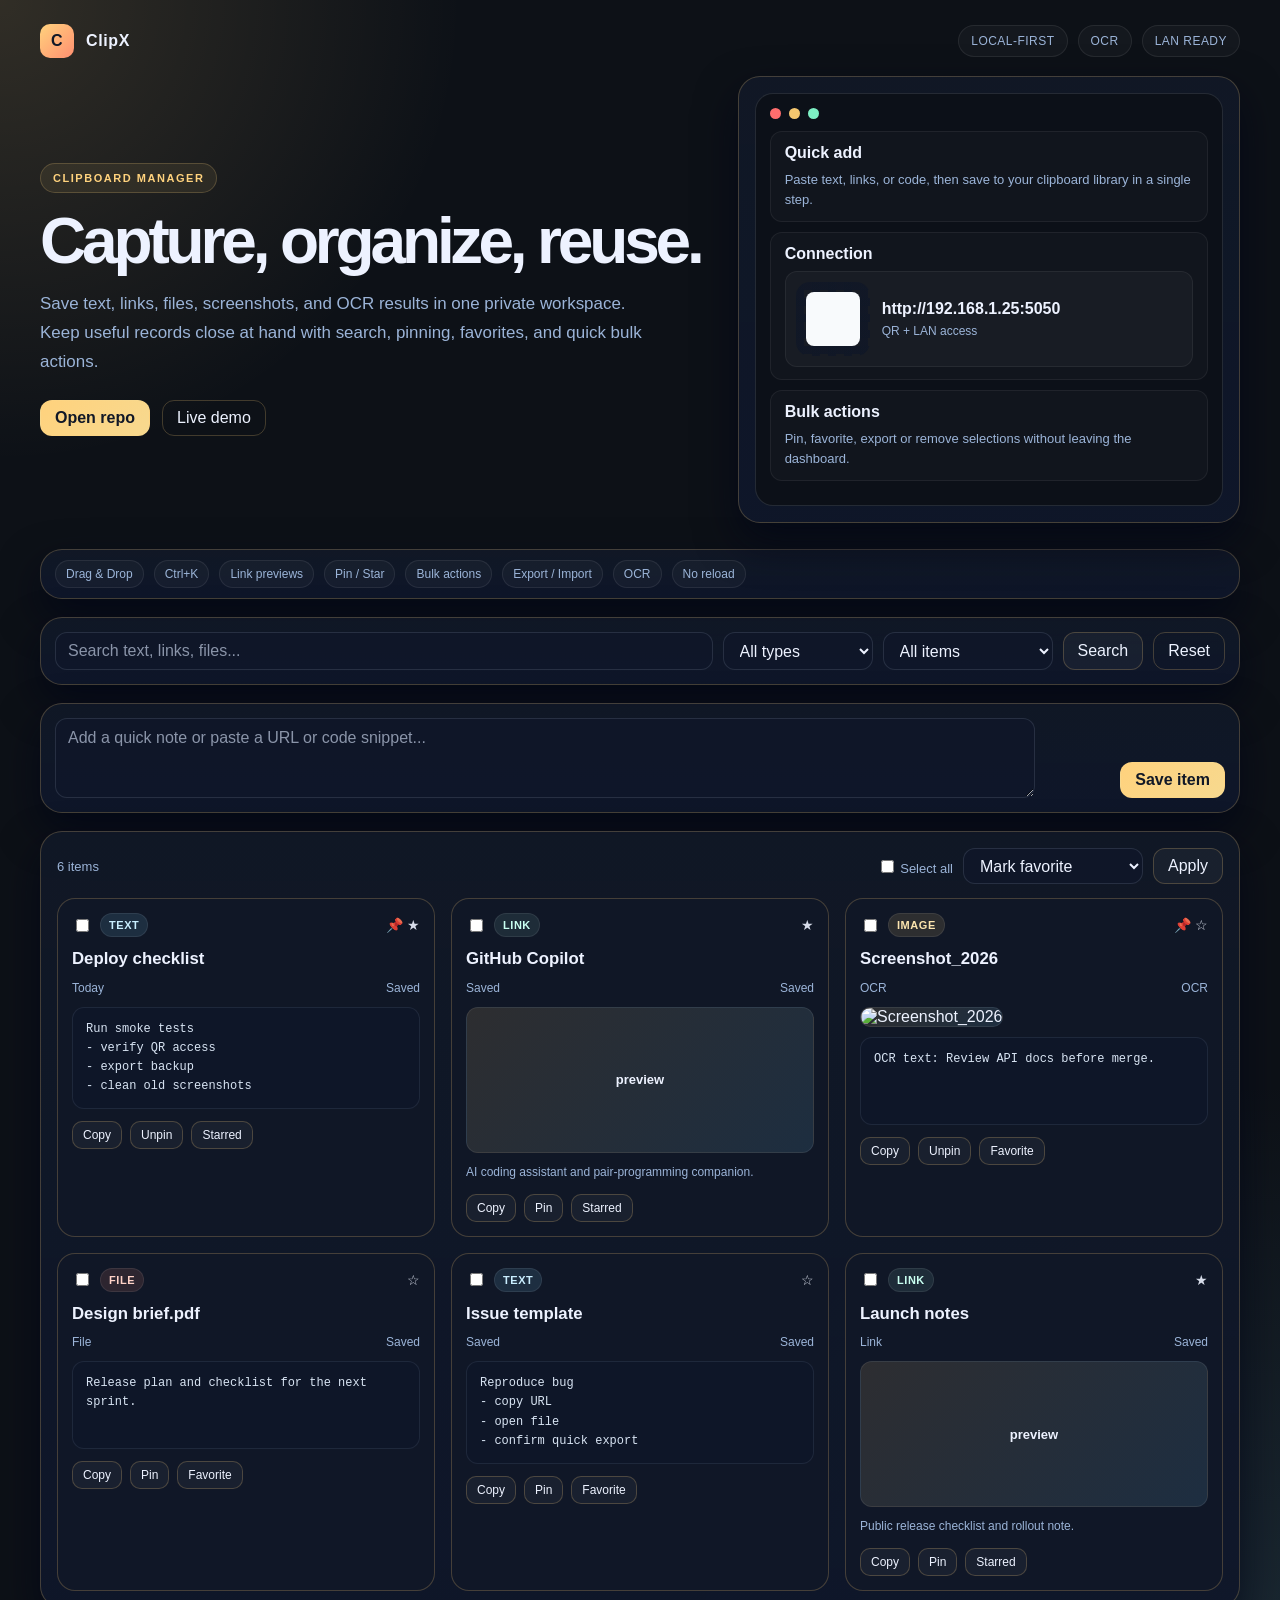
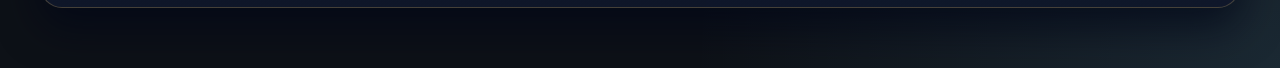
==== commit 18df7ecc: "Add richer interactivity to GitHub Pages demo Co-authored-by: Copilot App <223556219+Copilot@users.n" ====
--- a/docs/index.html
+++ b/docs/index.html
@@ -1,468 +1,863 @@
 <!doctype html>
 <html lang="ru">
 <head>
-    <meta charset="utf-8">
-    <title>ClipX</title>
-    <meta name="viewport" content="width=device-width, initial-scale=1">
-    <style>
-        :root {
-            --bg: #0d1117;
-            --panel: #151b23;
-            --panel-2: #1f2630;
-            --text: #e8e2c8;
-            --muted: #9ab8d8;
-            --accent: #ffd27d;
-            --accent-2: #ff8b68;
-            --danger: #ff6b6b;
-            --ok: #80c7bd;
-            --border: rgba(255, 210, 125, 0.25);
-        }
-
-        * { box-sizing: border-box; }
-        body {
-            margin: 0;
-            font-family: system-ui, -apple-system, BlinkMacSystemFont, "Segoe UI", sans-serif;
-            background:
-                radial-gradient(circle at top left, rgba(255, 210, 125, 0.12), transparent 35%),
-                radial-gradient(circle at bottom right, rgba(154, 184, 216, 0.12), transparent 35%),
-                var(--bg);
-            color: var(--text);
-        }
-        a { color: var(--accent); text-decoration: none; }
-        a:hover { text-decoration: underline; }
-        .page {
-            width: min(1180px, 100%);
-            margin: 0 auto;
-            padding: 24px;
-        }
-        .hero {
-            display: flex;
-            align-items: center;
-            justify-content: space-between;
-            gap: 16px;
-            margin-bottom: 20px;
-        }
-        .hero h1 {
-            margin: 0;
-            font-size: 42px;
-            letter-spacing: -0.04em;
-        }
-        .hero p { margin: 8px 0 0; color: var(--muted); }
-        .hero-actions {
-            display: flex;
-            align-items: center;
-            gap: 10px;
-            flex-wrap: wrap;
-            justify-content: flex-end;
-        }
-        .status {
-            padding: 8px 12px;
-            border: 1px solid var(--border);
-            border-radius: 999px;
-            color: var(--accent);
-            background: rgba(255, 210, 125, 0.08);
-            white-space: nowrap;
-        }
-        .connect-card {
-            position: relative;
-            display: grid;
-            grid-template-columns: 58px minmax(0, 1fr);
-            align-items: center;
-            gap: 10px;
-            padding: 8px 10px;
-            border: 1px solid var(--border);
-            border-radius: 16px;
-            background: rgba(21, 27, 35, 0.94);
-            box-shadow: 0 12px 34px rgba(0, 0, 0, 0.22);
-        }
-        .connect-qr {
-            width: 58px;
-            height: 58px;
-            padding: 5px;
-            border-radius: 12px;
-            background: #fff;
-            image-rendering: pixelated;
-        }
-        .connect-text {
-            display: grid;
-            gap: 6px;
-            min-width: 0;
-        }
-        .connect-text strong {
-            color: var(--accent);
-            font-size: 13px;
-            line-height: 1.1;
-        }
-        .button {
-            display: inline-flex;
-            align-items: center;
-            justify-content: center;
-            min-height: 38px;
-            padding: 8px 14px;
-            border: 1px solid var(--border);
-            border-radius: 12px;
-            background: var(--panel-2);
-            color: var(--text);
-            cursor: pointer;
-            font-size: 14px;
-            text-decoration: none;
-            white-space: nowrap;
-        }
-        .button.primary { background: var(--accent); color: #101923; border-color: var(--accent); font-weight: 700; }
-        .button.ghost { background: transparent; }
-        .button.tiny {
-            min-height: 28px;
-            padding: 4px 8px;
-            font-size: 12px;
-            border-radius: 10px;
-        }
-        .connect-url {
-            position: absolute;
-            z-index: 20;
-            right: 0;
-            top: calc(100% + 8px);
-            max-width: min(78vw, 520px);
-            padding: 9px 11px;
-            border: 1px solid var(--border);
-            border-radius: 12px;
-            background: #0d1117;
-            color: var(--accent);
-            box-shadow: 0 16px 42px rgba(0, 0, 0, 0.35);
-            font-family: "JetBrains Mono", monospace;
-            font-size: 12px;
-            white-space: nowrap;
-            overflow: hidden;
-            text-overflow: ellipsis;
-            opacity: 0;
-            pointer-events: none;
-            transform: translateY(-4px);
-            transition: opacity 120ms ease, transform 120ms ease;
-        }
-        .connect-card:hover .connect-url,
-        .connect-card:focus-within .connect-url { opacity: 1; transform: translateY(0); }
-        .panel, .toolbar, .bulkbar, .empty {
-            background: rgba(21, 27, 35, 0.92);
-            border: 1px solid var(--border);
-            border-radius: 18px;
-            padding: 18px;
-            box-shadow: 0 14px 40px rgba(0, 0, 0, 0.25);
-        }
-        .panel { margin-bottom: 18px; }
-        .panel h2 { margin: 0 0 14px; font-size: 20px; }
-        .compact-panel { padding: 12px; }
-        .feature-strip {
-            display: flex;
-            gap: 8px;
-            flex-wrap: wrap;
-            align-items: center;
-            margin-bottom: 24px;
-        }
-        .feature-pill {
-            display: inline-flex;
-            align-items: center;
-            min-height: 28px;
-            padding: 4px 10px;
-            border-radius: 999px;
-            border: 1px solid rgba(154, 184, 216, 0.18);
-            background: rgba(154, 184, 216, 0.08);
-            color: var(--muted);
-            font-size: 13px;
-        }
-        .input, .textarea, .select, .file-input {
-            width: 100%;
-            border: 1px solid rgba(154, 184, 216, 0.25);
-            background: #0d1117;
-            color: var(--text);
-            border-radius: 12px;
-            padding: 12px;
-            font-size: 15px;
-            outline: none;
-        }
-        .textarea {
-            min-height: 140px;
-            resize: vertical;
-            font-family: "JetBrains Mono", monospace;
-        }
-        .stack { display: grid; gap: 12px; }
-        .simple-file-row { display: flex; gap: 10px; align-items: center; flex-wrap: wrap; }
-        .toolbar {
-            margin: 20px 0;
-        }
-        .search-form {
-            display: grid;
-            grid-template-columns: 1fr 145px 170px auto auto;
-            gap: 10px;
-        }
-        .bulkbar {
-            margin: 0 0 16px;
-            display: flex;
-            align-items: center;
-            gap: 10px;
-            flex-wrap: wrap;
-        }
-        .checkline { display: inline-flex; align-items: center; gap: 8px; color: var(--muted); font-size: 14px; }
-        .items {
-            display: grid;
-            grid-template-columns: repeat(auto-fill, minmax(290px, 1fr));
-            gap: 16px;
-        }
-        .card {
-            display: flex;
-            flex-direction: column;
-            gap: 10px;
-            background: rgba(21, 27, 35, 0.92);
-            border: 1px solid var(--border);
-            border-radius: 18px;
-            padding: 18px;
-            box-shadow: 0 14px 40px rgba(0, 0, 0, 0.25);
-        }
-        .card h3 { margin: 0; font-size: 18px; word-break: break-word; }
-        .card-head { display: flex; justify-content: space-between; align-items: center; gap: 10px; }
-        .flags { display: flex; gap: 6px; align-items: center; }
-        .badge {
-            display: inline-flex;
-            align-items: center;
-            padding: 4px 9px;
-            border-radius: 999px;
-            font-size: 12px;
-            font-weight: 700;
-            letter-spacing: 0.03em;
-            text-transform: uppercase;
-            background: rgba(154, 184, 216, 0.14);
-            color: var(--muted);
-        }
-        .badge.link { background: rgba(128, 199, 189, 0.14); color: var(--ok); }
-        .badge.image { background: rgba(255, 210, 125, 0.14); color: var(--accent); }
-        .badge.file { background: rgba(255, 139, 104, 0.14); color: var(--accent-2); }
-        .star, .pin { color: var(--accent); }
-        .meta { color: var(--muted); font-size: 13px; }
-        .preview {
-            margin: 0;
-            padding: 14px;
-            border-radius: 14px;
-            background: #0d1117;
-            color: #d6deeb;
-            overflow: auto;
-            white-space: pre-wrap;
-            word-break: break-word;
-            font-family: "JetBrains Mono", monospace;
-            font-size: 13px;
-        }
-        .thumb {
-            width: 100%;
-            max-height: 220px;
-            object-fit: cover;
-            border-radius: 14px;
-            border: 1px solid rgba(154, 184, 216, 0.2);
-        }
-        .file-box {
-            display: flex;
-            align-items: center;
-            gap: 12px;
-            padding: 14px;
-            border-radius: 14px;
-            background: #0d1117;
-            border: 1px solid rgba(154, 184, 216, 0.15);
-        }
-        .file-icon { font-size: 28px; }
-        .actions { display: flex; gap: 8px; flex-wrap: wrap; margin-top: auto; } 
-        .link-card {
-            display: flex;
-            gap: 12px;
-            padding: 14px;
-            border-radius: 14px;
-            background: #0d1117;
-            border: 1px solid rgba(128, 199, 189, 0.18);
-        }
-        .link-card img {
-            width: 88px;
-            height: 68px;
-            border-radius: 10px;
-            object-fit: cover;
-            flex: 0 0 auto;
-        }
-        .link-card strong { display: block; color: var(--text); }
-        .link-card p { margin: 6px 0 0; color: var(--muted); font-size: 13px; }
-        .footer {
-            margin-top: 34px;
-            color: var(--muted);
-            text-align: center;
-            font-size: 13px;
-        }
-        @media (max-width: 800px) {
-            .page { padding: 14px; }
-            .hero { align-items: flex-start; flex-direction: column; }
-            .hero h1 { font-size: 34px; }
-            .hero-actions { justify-content: flex-start; }
-            .search-form { grid-template-columns: 1fr; }
-            .items { grid-template-columns: 1fr; }
-            .actions { display: grid; grid-template-columns: repeat(2, 1fr); width: 100%; }
-            .button { width: 100%; }
-            .link-card { flex-direction: column; }
-            .link-card img { width: 100%; height: auto; max-height: 220px; }
-        }
-    </style>
+  <meta charset="utf-8">
+  <meta name="viewport" content="width=device-width, initial-scale=1">
+  <title>ClipX — Interactive Demo</title>
+  <style>
+    :root {
+      --bg: #0d1117;
+      --panel: rgba(17, 24, 39, 0.9);
+      --panel-strong: #111827;
+      --muted: #9bb4d8;
+      --text: #edf2ff;
+      --accent: #ffd27d;
+      --accent-2: #ff8f70;
+      --cyan: #7dd3fc;
+      --green: #80c7bd;
+      --line: rgba(255, 210, 125, 0.22);
+      --danger: #ff746c;
+      --shadow: rgba(2, 6, 23, 0.7);
+    }
+
+    * { box-sizing: border-box; }
+    html { scroll-behavior: smooth; }
+    body {
+      margin: 0;
+      font-family: Inter, "Segoe UI", sans-serif;
+      background:
+        radial-gradient(circle at top left, rgba(255, 210, 125, 0.15), transparent 22%),
+        radial-gradient(circle at bottom right, rgba(125, 211, 252, 0.12), transparent 28%),
+        var(--bg);
+      color: var(--text);
+    }
+    a { color: inherit; text-decoration: none; }
+    button, input, select, textarea { font: inherit; }
+
+    .page {
+      width: min(1200px, calc(100% - 24px));
+      margin: 0 auto;
+      padding: 24px 0 60px;
+    }
+    .topbar {
+      display: flex;
+      justify-content: space-between;
+      align-items: center;
+      gap: 16px;
+      margin-bottom: 18px;
+    }
+    .brand {
+      display: inline-flex;
+      align-items: center;
+      gap: 12px;
+      font-weight: 700;
+      letter-spacing: 0.04em;
+    }
+    .brand-mark {
+      width: 34px;
+      height: 34px;
+      border-radius: 10px;
+      background: linear-gradient(135deg, var(--accent), var(--accent-2));
+      display: grid;
+      place-items: center;
+      color: #111827;
+      font-weight: 900;
+    }
+    .top-actions {
+      display: flex;
+      align-items: center;
+      gap: 10px;
+      flex-wrap: wrap;
+    }
+    .chip {
+      display: inline-flex;
+      align-items: center;
+      gap: 8px;
+      padding: 8px 12px;
+      border-radius: 999px;
+      background: rgba(255,255,255,0.03);
+      border: 1px solid rgba(255,255,255,0.08);
+      color: var(--muted);
+      font-size: 12px;
+      letter-spacing: 0.04em;
+      text-transform: uppercase;
+    }
+    .btn {
+      display: inline-flex;
+      align-items: center;
+      justify-content: center;
+      min-height: 36px;
+      padding: 8px 14px;
+      border-radius: 12px;
+      background: rgba(255,255,255,0.04);
+      border: 1px solid var(--line);
+      color: var(--text);
+      cursor: pointer;
+      transition: transform 120ms ease, border-color 120ms ease, background 120ms ease;
+    }
+    .btn:hover {
+      transform: translateY(-1px);
+      border-color: rgba(255, 210, 125, 0.35);
+    }
+    .btn.primary {
+      color: #111827;
+      background: linear-gradient(135deg, var(--accent), #f7d98f);
+      border-color: transparent;
+      font-weight: 700;
+    }
+    .btn.ghost {
+      background: transparent;
+    }
+    .btn.tiny {
+      min-height: 28px;
+      padding: 6px 10px;
+      font-size: 12px;
+      border-radius: 10px;
+    }
+
+    .hero {
+      display: grid;
+      grid-template-columns: 1.15fr 0.85fr;
+      gap: 18px;
+      align-items: center;
+      margin: 18px 0 26px;
+    }
+    .headline {
+      padding: 10px 0;
+    }
+    .eyebrow {
+      display: inline-block;
+      margin-bottom: 18px;
+      padding: 8px 12px;
+      border-radius: 999px;
+      background: rgba(255, 210, 125, 0.08);
+      border: 1px solid rgba(255, 210, 125, 0.2);
+      color: var(--accent);
+      font-size: 11px;
+      letter-spacing: 0.14em;
+      text-transform: uppercase;
+      font-weight: 700;
+    }
+    h1 {
+      margin: 0;
+      font-size: clamp(2.5rem, 5vw, 4.6rem);
+      letter-spacing: -0.065em;
+      line-height: 0.96;
+    }
+    .subtitle {
+      margin: 18px 0 0;
+      max-width: 620px;
+      color: var(--muted);
+      font-size: 1.06rem;
+      line-height: 1.7;
+    }
+    .cta-row {
+      display: flex;
+      flex-wrap: wrap;
+      gap: 12px;
+      margin-top: 24px;
+    }
+    .panel {
+      background: linear-gradient(180deg, rgba(17,24,39,0.92), rgba(15,23,42,0.96));
+      border: 1px solid var(--line);
+      border-radius: 22px;
+      box-shadow: 0 18px 42px var(--shadow);
+    }
+    .device {
+      padding: 16px;
+    }
+    .window {
+      min-height: 410px;
+      background: rgba(13,17,23,0.92);
+      border: 1px solid rgba(148,163,184,0.18);
+      border-radius: 18px;
+      padding: 14px;
+    }
+    .window-bar {
+      display: flex;
+      gap: 8px;
+      margin-bottom: 12px;
+    }
+    .dot {
+      width: 11px;
+      height: 11px;
+      border-radius: 50%;
+    }
+    .dot.red { background: #ff6d6d; }
+    .dot.yellow { background: #f5c76f; }
+    .dot.green { background: #7ef0c4; }
+    .mini-panel {
+      background: rgba(255,255,255,0.025);
+      border: 1px solid rgba(255,255,255,0.06);
+      border-radius: 12px;
+      padding: 12px 14px;
+      margin-bottom: 10px;
+    }
+    .mini-panel strong {
+      display: block;
+      margin-bottom: 8px;
+      color: var(--text);
+    }
+    .mini-panel span {
+      color: var(--muted);
+      font-size: 13px;
+      line-height: 1.5;
+    }
+    .qr-row {
+      display: flex;
+      align-items: center;
+      gap: 12px;
+      padding: 10px;
+      border-radius: 12px;
+      background: rgba(255,255,255,0.03);
+      border: 1px solid rgba(255,255,255,0.06);
+    }
+    .qr-box {
+      width: 74px;
+      height: 74px;
+      border-radius: 14px;
+      background: linear-gradient(90deg, rgba(17,24,39,0.9) 50%, transparent 50%), linear-gradient(rgba(17,24,39,0.9) 50%, transparent 50%);
+      background-size: 16px 16px;
+      position: relative;
+      overflow: hidden;
+    }
+    .qr-box::before {
+      content: "";
+      position: absolute;
+      inset: 10px;
+      background: #f8fafc;
+      border-radius: 8px;
+    }
+    .feature-strip {
+      display: flex;
+      flex-wrap: wrap;
+      gap: 10px;
+      margin: 0 0 18px;
+      padding: 10px 14px;
+    }
+    .feature-pill {
+      display: inline-flex;
+      align-items: center;
+      min-height: 28px;
+      padding: 6px 10px;
+      border-radius: 999px;
+      background: rgba(255,255,255,0.03);
+      border: 1px solid rgba(255,255,255,0.08);
+      color: var(--muted);
+      font-size: 12px;
+    }
+
+    .toolbar {
+      display: grid;
+      grid-template-columns: 1.3fr 150px 170px auto auto;
+      gap: 10px;
+      padding: 14px;
+      margin-bottom: 18px;
+    }
+    .input, .select, .search input, .search select {
+      width: 100%;
+      min-height: 38px;
+      padding: 0 12px;
+      border: 1px solid rgba(148,163,184,0.18);
+      border-radius: 12px;
+      background: rgba(15, 23, 42, 0.8);
+      color: var(--text);
+    }
+    .toolbar .input::placeholder,
+    .quick-add textarea::placeholder {
+      color: rgba(191, 202, 224, 0.7);
+    }
+
+    .quick-add {
+      display: grid;
+      grid-template-columns: minmax(0, 1fr) 180px;
+      gap: 10px;
+      padding: 14px;
+      margin-bottom: 18px;
+    }
+    .quick-add textarea {
+      min-height: 80px;
+      width: 100%;
+      resize: vertical;
+      border: 1px solid rgba(148,163,184,0.18);
+      background: rgba(15, 23, 42, 0.8);
+      border-radius: 12px;
+      color: var(--text);
+      padding: 10px 12px;
+    }
+
+    .demo-shell {
+      background: linear-gradient(180deg, rgba(17,24,39,0.92), rgba(15,23,42,0.96));
+      border: 1px solid var(--line);
+      border-radius: 22px;
+      box-shadow: 0 18px 42px var(--shadow);
+      padding: 16px;
+    }
+    .demo-toolbar {
+      display: flex;
+      align-items: center;
+      justify-content: space-between;
+      gap: 10px;
+      flex-wrap: wrap;
+      margin-bottom: 14px;
+    }
+    .counter {
+      color: var(--muted);
+      font-size: 13px;
+    }
+    .checkbar {
+      display: flex;
+      align-items: center;
+      gap: 10px;
+      flex-wrap: wrap;
+    }
+    .checkbar label {
+      color: var(--muted);
+      font-size: 13px;
+    }
+    .items {
+      display: grid;
+      grid-template-columns: repeat(3, minmax(0, 1fr));
+      gap: 16px;
+    }
+    .card {
+      background: rgba(17,24,39,0.9);
+      border: 1px solid var(--line);
+      border-radius: 18px;
+      padding: 14px;
+      transition: border-color 120ms ease, transform 120ms ease, box-shadow 120ms ease;
+    }
+    .card:hover {
+      border-color: rgba(255, 210, 125, 0.35);
+      transform: translateY(-1px);
+      box-shadow: 0 12px 24px rgba(2,6,23,0.28);
+    }
+    .card-head {
+      display: flex;
+      align-items: center;
+      justify-content: space-between;
+      gap: 8px;
+      margin-bottom: 10px;
+    }
+    .badge {
+      display: inline-flex;
+      align-items: center;
+      justify-content: center;
+      padding: 5px 8px;
+      border-radius: 999px;
+      font-size: 11px;
+      font-weight: 700;
+      letter-spacing: 0.05em;
+      text-transform: uppercase;
+      border: 1px solid rgba(255,255,255,0.08);
+    }
+    .badge.text { background: rgba(125,211,252,0.12); color: #c9eeff; }
+    .badge.link { background: rgba(128,199,189,0.12); color: #c9fff1; }
+    .badge.file { background: rgba(255,143,112,0.12); color: #ffd2c7; }
+    .badge.image { background: rgba(255,210,125,0.12); color: #fce5af; }
+    .meta {
+      display: flex;
+      align-items: center;
+      justify-content: space-between;
+      gap: 10px;
+      font-size: 12px;
+      color: var(--muted);
+      margin-bottom: 12px;
+    }
+    .meta .flags {
+      display: flex;
+      align-items: center;
+      gap: 6px;
+    }
+    .star, .pin {
+      display: inline-block;
+      font-size: 14px;
+      opacity: 0.9;
+    }
+    .card h3 {
+      margin: 0 0 10px;
+      font-size: 1.05rem;
+      line-height: 1.4;
+    }
+    .thumb {
+      width: 100%;
+      height: 146px;
+      object-fit: cover;
+      border-radius: 12px;
+      border: 1px solid rgba(255,255,255,0.08);
+      background: linear-gradient(135deg, rgba(255,210,125,0.12), rgba(125,211,252,0.12));
+      margin-bottom: 10px;
+    }
+    .preview {
+      margin: 0;
+      min-height: 88px;
+      padding: 12px 13px;
+      border-radius: 12px;
+      border: 1px solid rgba(148,163,184,0.12);
+      background: rgba(15, 23, 42, 0.9);
+      color: #d8e4f3;
+      white-space: pre-wrap;
+      line-height: 1.6;
+      font-size: 12px;
+      font-family: "SFMono-Regular", Consolas, monospace;
+    }
+    .card-actions {
+      display: flex;
+      flex-wrap: wrap;
+      gap: 8px;
+      margin-top: 12px;
+    }
+    .btn.small {
+      min-height: 30px;
+      padding: 6px 10px;
+      font-size: 12px;
+      border-radius: 10px;
+    }
+    .toast {
+      position: fixed;
+      right: 18px;
+      bottom: 18px;
+      padding: 10px 12px;
+      border-radius: 12px;
+      background: rgba(17,24,39,0.95);
+      border: 1px solid var(--line);
+      color: var(--text);
+      box-shadow: 0 18px 42px rgba(0,0,0,0.35);
+      opacity: 0;
+      transform: translateY(8px);
+      transition: opacity 180ms ease, transform 180ms ease;
+      pointer-events: none;
+      z-index: 32;
+      font-size: 13px;
+    }
+    .toast.show {
+      opacity: 1;
+      transform: translateY(0);
+    }
+    .empty {
+      display: none;
+      padding: 18px;
+      color: var(--muted);
+      text-align: center;
+      border-radius: 18px;
+      border: 1px dashed rgba(255,255,255,0.12);
+      background: rgba(15,23,42,0.75);
+    }
+    .empty.visible { display: block; }
+
+    @media (max-width: 960px) {
+      .hero { grid-template-columns: 1fr; }
+      .toolbar { grid-template-columns: 1fr; }
+      .items { grid-template-columns: 1fr; }
+      .quick-add { grid-template-columns: 1fr; }
+    }
+  </style>
 </head>
 <body>
-<main class="page">
-    <header class="hero">
-        <div>
-            <h1>ClipX</h1>
-            <p>Локальный буфер для текста, файлов, картинок, ссылок и всякого добра. В базе: 128.</p>
+  <div class="page">
+    <header class="topbar">
+      <div class="brand">
+        <div class="brand-mark">C</div>
+        <span>ClipX</span>
+      </div>
+      <div class="top-actions">
+        <span class="chip">Local-first</span>
+        <span class="chip">OCR</span>
+        <span class="chip">LAN ready</span>
+      </div>
+    </header>
+
+    <section class="hero">
+      <div class="headline">
+        <div class="eyebrow">Clipboard manager</div>
+        <h1>Capture, organize, reuse.</h1>
+        <p class="subtitle">
+          Save text, links, files, screenshots, and OCR results in one private workspace.
+          Keep useful records close at hand with search, pinning, favorites, and quick bulk actions.
+        </p>
+        <div class="cta-row">
+          <a class="btn primary" href="https://github.com/SMETAHA/ClipX" target="_blank" rel="noreferrer">Open repo</a>
+          <a class="btn ghost" href="https://smetaha.github.io/ClipX/" target="_blank" rel="noreferrer">Live demo</a>
         </div>
-        <div class="hero-actions">
-            <div class="connect-card" title="http://localhost:5050">
-                <img class="connect-qr" src="data:image/svg+xml,%3Csvg xmlns='http://www.w3.org/2000/svg' width='58' height='58' viewBox='0 0 58 58'%3E%3Cg fill='%23000000'%3E%3Crect x='0' y='0' width='6' height='6'/%3E%3Crect x='0' y='12' width='6' height='6'/%3E%3Crect x='0' y='24' width='6' height='6'/%3E%3Crect x='0' y='36' width='6' height='6'/%3E%3Crect x='0' y='48' width='6' height='6'/%3E%3Crect x='12' y='0' width='6' height='6'/%3E%3Crect x='24' y='0' width='6' height='6'/%3E%3Crect x='36' y='0' width='6' height='6'/%3E%3Crect x='48' y='0' width='6' height='6'/%3E%3Crect x='12' y='12' width='6' height='18'/%3E%3Crect x='18' y='12' width='6' height='6'/%3E%3Crect x='30' y='12' width='6' height='6'/%3E%3Crect x='42' y='12' width='6' height='18'/%3E%3Crect x='12' y='30' width='6' height='6'/%3E%3Crect x='24' y='30' width='6' height='18'/%3E%3Crect x='36' y='30' width='6' height='6'/%3E%3Crect x='48' y='30' width='6' height='18'/%3E%3Crect x='12' y='42' width='6' height='12'/%3E%3Crect x='24' y='48' width='6' height='6'/%3E%3Crect x='36' y='42' width='6' height='12'/%3E%3Crect x='48' y='48' width='6' height='6'/%3E%3Crect x='18' y='18' width='6' height='6'/%3E%3Crect x='30' y='18' width='6' height='6'/%3E%3Crect x='18' y='36' width='6' height='6'/%3E%3Crect x='42' y='42' width='6' height='6'/%3E%3Crect x='6' y='6' width='6' height='6'/%3E%3Crect x='18' y='48' width='6' height='6'/%3E%3Crect x='30' y='42' width='6' height='6'/%3E%3Crect x='42' y='18' width='6' height='6'/%3E%3Crect x='48' y='12' width='6' height='6'/%3E%3C/ g%3E%3C/svg%3E" alt="QR">
-                <div class="connect-text">
-                    <strong>Подключиться</strong>
-                    <button class="button tiny" type="button">Copy URL</button>
-                </div>
-                <div class="connect-url">http://localhost:5050</div>
+      </div>
+
+      <div class="panel device">
+        <div class="window">
+          <div class="window-bar">
+            <span class="dot red"></span>
+            <span class="dot yellow"></span>
+            <span class="dot green"></span>
+          </div>
+
+          <div class="mini-panel">
+            <strong>Quick add</strong>
+            <span>Paste text, links, or code, then save to your clipboard library in a single step.</span>
+          </div>
+
+          <div class="mini-panel">
+            <strong>Connection</strong>
+            <div class="qr-row">
+              <div class="qr-box" aria-label="QR mock"></div>
+              <div>
+                <div style="font-weight:700; margin-bottom:6px;">http://192.168.1.25:5050</div>
+                <div style="color: var(--muted); font-size: 12px;">QR + LAN access</div>
+              </div>
             </div>
-            <a class="button ghost" href="#">Тупой режим</a>
-            <a class="button" href="#">Экспорт</a>
-            <div class="status">LAN ready</div>
+          </div>
+
+          <div class="mini-panel">
+            <strong>Bulk actions</strong>
+            <span>Pin, favorite, export or remove selections without leaving the dashboard.</span>
+          </div>
         </div>
-    </header>
-
-    <section class="panel compact-panel feature-strip">
-        <div class="feature-pill">Drag &amp; Drop</div>
-        <div class="feature-pill">Ctrl+K / Ctrl+U / Ctrl+Enter</div>
-        <div class="feature-pill">Link previews</div>
-        <div class="feature-pill">Pin / Star</div>
-        <div class="feature-pill">Bulk actions</div>
-        <div class="feature-pill">Export / Import</div>
-        <div class="feature-pill">OCR</div>
-        <div class="feature-pill">No reload</div>
+      </div>
     </section>
 
-    <section class="panel import-panel">
-        <h2>Импорт базы из ZIP</h2>
-        <div class="stack">
-            <input type="file" class="file-input" value="" aria-label="Импорт ZIP" />
-            <button class="button primary" type="button">Импортировать</button>
+    <div class="feature-strip panel">
+      <span class="feature-pill">Drag &amp; Drop</span>
+      <span class="feature-pill">Ctrl+K</span>
+      <span class="feature-pill">Link previews</span>
+      <span class="feature-pill">Pin / Star</span>
+      <span class="feature-pill">Bulk actions</span>
+      <span class="feature-pill">Export / Import</span>
+      <span class="feature-pill">OCR</span>
+      <span class="feature-pill">No reload</span>
+    </div>
+
+    <section class="toolbar panel">
+      <input id="searchInput" type="text" class="input" placeholder="Search text, links, files..." aria-label="Search" />
+      <select id="kindFilter" class="select" aria-label="Filter by type">
+        <option value="all">All types</option>
+        <option value="text">Text</option>
+        <option value="link">Link</option>
+        <option value="image">Image</option>
+        <option value="file">File</option>
+      </select>
+      <select id="flagFilter" class="select" aria-label="Filter by status">
+        <option value="all">All items</option>
+        <option value="pinned">Pinned</option>
+        <option value="favorite">Favorites</option>
+        <option value="ocr">With OCR</option>
+      </select>
+      <button id="filterBtn" class="btn" type="button">Search</button>
+      <button id="resetBtn" class="btn ghost" type="button">Reset</button>
+    </section>
+
+    <section class="quick-add panel">
+      <textarea id="quickNote" placeholder="Add a quick note or paste a URL or code snippet..."></textarea>
+      <div style="display:flex; align-items:flex-end; justify-content:flex-end;">
+        <button id="addNoteBtn" class="btn primary" type="button">Save item</button>
+      </div>
+    </section>
+
+    <section class="demo-shell">
+      <div class="demo-toolbar">
+        <div class="counter"><span id="resultCount">0</span> items</div>
+        <div class="checkbar">
+          <label><input id="selectAll" type="checkbox"> Select all</label>
+          <select id="bulkAction" aria-label="Bulk action" style="min-width:180px; min-height:36px; border-radius:12px; background:rgba(15,23,42,0.8); color:var(--text); border:1px solid rgba(148,163,184,0.18); padding:0 12px;">
+            <option value="favorite">Mark favorite</option>
+            <option value="unfavorite">Remove favorite</option>
+            <option value="pin">Pin</option>
+            <option value="unpin">Unpin</option>
+            <option value="delete">Delete</option>
+          </select>
+          <button id="applyBulk" class="btn" type="button">Apply</button>
         </div>
+      </div>
+
+      <div id="items" class="items" aria-live="polite"></div>
+      <div id="emptyState" class="empty">No matching items found. Try another search or reset filters.</div>
     </section>
-
-    <section class="panel">
-        <h2>Быстрый текст / код / ссылка</h2>
-        <div class="stack">
-            <input class="input" placeholder="Название, можно пустым">
-            <textarea class="textarea" placeholder="Вставь сюда текст, код или ссылку... Ctrl+Enter — сохранить">git checkout -b feature/new-clipx</textarea>
-            <button class="button primary" type="button">Сохранить текст</button>
-        </div>
-    </section>
-
-    <section class="panel">
-        <h2>Файл / картинка / папка</h2>
-        <div class="stack">
-            <input class="input" placeholder="Название, можно пустым">
-            <div class="simple-file-row">
-                <label class="button ghost">Выбрать файлы <input type="file" hidden multiple></label>
-                <label class="button ghost">Выбрать папку <input type="file" hidden multiple webkitdirectory directory></label>
-                <button class="button primary" type="button">Загрузить</button>
+  </div>
+
+  <div id="toast" class="toast" role="status" aria-live="polite"></div>
+
+  <script>
+    const initialItems = [
+      {
+        id: 1,
+        title: 'Deploy checklist',
+        type: 'text',
+        text: 'Run smoke tests\n- verify QR access\n- export backup\n- clean old screenshots',
+        date: 'Today',
+        pinned: true,
+        favorite: true,
+        ocr: false,
+        checked: false
+      },
+      {
+        id: 2,
+        title: 'GitHub Copilot',
+        type: 'link',
+        text: 'AI coding assistant and pair-programming companion.',
+        date: 'Saved',
+        pinned: false,
+        favorite: true,
+        ocr: false,
+        image: 'https://images.unsplash.com/photo-1516321318423-f06f85e504b3?auto=format&fit=crop&w=900&q=80',
+        checked: false
+      },
+      {
+        id: 3,
+        title: 'Screenshot_2026',
+        type: 'image',
+        text: 'OCR text: Review API docs before merge.',
+        date: 'OCR',
+        pinned: true,
+        favorite: false,
+        ocr: true,
+        image: 'https://images.unsplash.com/photo-1460925895917-afdab827c52f?auto=format&fit=crop&w=900&q=80',
+        checked: false
+      },
+      {
+        id: 4,
+        title: 'Design brief.pdf',
+        type: 'file',
+        text: 'Release plan and checklist for the next sprint.',
+        date: 'File',
+        pinned: false,
+        favorite: false,
+        ocr: false,
+        checked: false
+      },
+      {
+        id: 5,
+        title: 'Issue template',
+        type: 'text',
+        text: 'Reproduce bug\n- copy URL\n- open file\n- confirm quick export',
+        date: 'Saved',
+        pinned: false,
+        favorite: false,
+        ocr: false,
+        checked: false
+      },
+      {
+        id: 6,
+        title: 'Launch notes',
+        type: 'link',
+        text: 'Public release checklist and rollout note.',
+        date: 'Link',
+        pinned: false,
+        favorite: true,
+        ocr: false,
+        image: 'https://images.unsplash.com/photo-1522202176988-66273c2fd55f?auto=format&fit=crop&w=900&q=80',
+        checked: false
+      }
+    ];
+
+    let items = [...initialItems];
+    const itemContainer = document.getElementById('items');
+    const emptyState = document.getElementById('emptyState');
+    const searchInput = document.getElementById('searchInput');
+    const kindFilter = document.getElementById('kindFilter');
+    const flagFilter = document.getElementById('flagFilter');
+    const resultCount = document.getElementById('resultCount');
+    const toast = document.getElementById('toast');
+
+    const showToast = (message) => {
+      toast.textContent = message;
+      toast.classList.add('show');
+      clearTimeout(showToast.timer);
+      showToast.timer = setTimeout(() => toast.classList.remove('show'), 1200);
+    };
+
+    const filteredItems = () => {
+      const query = searchInput.value.trim().toLowerCase();
+      const kind = kindFilter.value;
+      const flag = flagFilter.value;
+
+      return items.filter((item) => {
+        const haystack = `${item.title} ${item.text} ${item.type}`.toLowerCase();
+        const matchesQuery = !query || haystack.includes(query);
+        const matchesKind = kind === 'all' || item.type === kind;
+        const matchesFlag =
+          flag === 'all' ||
+          (flag === 'pinned' && item.pinned) ||
+          (flag === 'favorite' && item.favorite) ||
+          (flag === 'ocr' && item.ocr);
+        return matchesQuery && matchesKind && matchesFlag;
+      });
+    };
+
+    const renderCards = () => {
+      const list = filteredItems();
+      itemContainer.innerHTML = list.map((item) => {
+        const pin = item.pinned ? '📌' : '';
+        const star = item.favorite ? '★' : '☆';
+        const typeClass = item.type === 'link' ? 'link' : item.type === 'image' ? 'image' : item.type === 'file' ? 'file' : 'text';
+
+        const body = item.type === 'link' ? `
+          <div class="thumb" style="display:grid;place-items:center; background:linear-gradient(135deg, rgba(255,210,125,0.12), rgba(125,211,252,0.12)); color:var(--text); font-weight:700; font-size:13px;">preview</div>
+          <div style="margin-top:8px; color:var(--muted); font-size:12px; line-height:1.6;">${item.text}</div>
+        ` : item.type === 'image' ? `
+          <img class="thumb" src="${item.image}" alt="${item.title}" />
+          <div class="preview">${item.text}</div>
+        ` : `
+          <div class="preview">${item.text}</div>
+        `;
+
+        return `
+          <article class="card" data-id="${item.id}">
+            <div class="card-head">
+              <label style="display:flex; align-items:center; gap:8px; color:var(--muted); font-size:12px;">
+                <input class="item-check" type="checkbox" ${item.checked ? 'checked' : ''} data-check-id="${item.id}">
+                <span class="badge ${typeClass}">${item.type}</span>
+              </label>
+              <div class="flags">
+                <span class="pin">${pin}</span>
+                <span class="star">${star}</span>
+              </div>
             </div>
-        </div>
-        <p style="margin: 12px 0 0; color: var(--muted); font-size: 14px;">Перетащи файлы/папки/картинки сюда или просто брось текст/ссылку на страницу. Картинки попробуют пройти OCR.</p>
-    </section>
-
-    <section class="toolbar">
-        <form class="search-form">
-            <input class="input" value="Поиск..." aria-label="Поиск">
-            <select class="select" aria-label="Тип">
-                <option>Все типы</option>
-                <option>Текст</option>
-                <option>Ссылки</option>
-                <option>Картинки</option>
-                <option>Файлы</option>
-            </select>
-            <select class="select" aria-label="Фильтр">
-                <option>Все</option>
-                <option>Закреплённые</option>
-                <option>Избранные</option>
-                <option>С OCR</option>
-            </select>
-            <button class="button" type="submit">Искать</button>
-            <a class="button ghost" href="#">Сброс</a>
-        </form>
-    </section>
-
-    <form>
-        <section class="bulkbar">
-            <label class="checkline"><input type="checkbox"> выбрать всё на странице</label>
-            <span class="bulk-count">Выбрано: 0</span>
-            <select class="select" style="width:auto; min-width: 190px;">
-                <option>В избранное</option>
-                <option>Убрать звезду</option>
-                <option>Закрепить</option>
-                <option>Открепить</option>
-                <option>Экспорт выбранного</option>
-                <option>Удалить</option>
-            </select>
-            <button class="button" type="submit" disabled>Применить выбранное</button>
-        </section>
-
-        <section class="items">
-            <article class="card">
-                <div class="card-head">
-                    <label class="checkline"><input type="checkbox"> <span class="badge">text</span></label>
-                    <div class="flags">
-                        <span class="pin">📌</span>
-                        <span class="star">★</span>
-                    </div>
-                </div>
-                <h3>Deploy checklist</h3>
-                <div class="meta">2026-11-17 · 1,4 KB</div>
-                <pre class="preview">- run smoke tests
-- verify QR access
-- export backup</pre>
-                <div class="actions">
-                    <a class="button tiny" href="#">Открыть</a>
-                    <button class="button tiny" type="button">Copy</button>
-                    <button class="button tiny" type="button">Pin</button>
-                </div>
-            </article>
-
-            <article class="card">
-                <div class="card-head">
-                    <label class="checkline"><input type="checkbox"> <span class="badge link">link</span></label>
-                    <div class="flags"><span class="star">★</span></div>
-                </div>
-                <h3>GitHub Copilot</h3>
-                <div class="meta">saved · 14:22</div>
-                <div class="link-card">
-                    <img src="https://images.unsplash.com/photo-1516321318423-f06f85e504b3?auto=format&fit=crop&w=900&q=80" alt="Link preview">
-                    <div>
-                        <strong>GitHub Copilot</strong>
-                        <p>AI coding assistant and pair-programming companion.</p>
-                    </div>
-                </div>
-                <div class="actions">
-                    <a class="button tiny" href="#">Открыть</a>
-                    <button class="button tiny" type="button">Copy URL</button>
-                </div>
-            </article>
-
-            <article class="card">
-                <div class="card-head">
-                    <label class="checkline"><input type="checkbox"> <span class="badge image">image</span></label>
-                    <div class="flags"><span class="pin">📌</span></div>
-                </div>
-                <h3>Screenshot_2026</h3>
-                <div class="meta">OCR · 2.4 MB</div>
-                <img class="thumb" src="https://images.unsplash.com/photo-1460925895917-afdab827c52f?auto=format&fit=crop&w=900&q=80" alt="Image preview">
-                <pre class="preview">OCR: Review the API docs before merge.</pre>
-                <div class="actions">
-                    <a class="button tiny" href="#">Открыть</a>
-                    <button class="button tiny" type="button">OCR</button>
-                </div>
-            </article>
-        </section>
-    </form>
-
-    <div class="footer">
-        ClipX — локальный и приватный буфер обмена для текста, ссылок, файлов и OCR.
-    </div>
-</main>
+            <h3>${item.title}</h3>
+            <div class="meta">
+              <span>${item.date}</span>
+              <span>${item.ocr ? 'OCR' : 'Saved'}</span>
+            </div>
+            ${body}
+            <div class="card-actions">
+              <button class="btn tiny" type="button" data-copy="${item.text}">Copy</button>
+              <button class="btn tiny" type="button" data-pin="${item.id}">${item.pinned ? 'Unpin' : 'Pin'}</button>
+              <button class="btn tiny" type="button" data-favorite="${item.id}">${item.favorite ? 'Starred' : 'Favorite'}</button>
+            </div>
+          </article>
+        `;
+      }).join('');
+
+      resultCount.textContent = list.length;
+      emptyState.classList.toggle('visible', list.length === 0);
+
+      const selectAll = document.getElementById('selectAll');
+      selectAll.checked = list.length > 0 && list.every(item => item.checked);
+    };
+
+    const updateCheckState = () => {
+      const selected = items.filter(item => item.checked).length;
+      const applyBtn = document.getElementById('applyBulk');
+      applyBtn.disabled = selected === 0;
+      resultCount.textContent = filteredItems().length;
+    };
+
+    const handleCopy = async (text) => {
+      try {
+        if (navigator.clipboard && window.isSecureContext) {
+          await navigator.clipboard.writeText(text);
+        } else {
+          const area = document.createElement('textarea');
+          area.value = text;
+          document.body.appendChild(area);
+          area.select();
+          document.execCommand('copy');
+          area.remove();
+        }
+        showToast('Copied to clipboard');
+      } catch {
+        showToast('Copy failed');
+      }
+    };
+
+    document.getElementById('filterBtn').addEventListener('click', renderCards);
+    document.getElementById('resetBtn').addEventListener('click', () => {
+      searchInput.value = '';
+      kindFilter.value = 'all';
+      flagFilter.value = 'all';
+      renderCards();
+    });
+
+    document.getElementById('addNoteBtn').addEventListener('click', () => {
+      const note = document.getElementById('quickNote').value.trim();
+      if (!note) {
+        showToast('Type a note first');
+        return;
+      }
+      items.unshift({
+        id: Date.now(),
+        title: 'Quick note',
+        type: 'text',
+        text: note,
+        date: 'Just now',
+        pinned: false,
+        favorite: false,
+        ocr: false,
+        checked: false
+      });
+      document.getElementById('quickNote').value = '';
+      renderCards();
+      showToast('Item added');
+    });
+
+    document.getElementById('selectAll').addEventListener('change', (event) => {
+      const checked = event.target.checked;
+      filteredItems().forEach(item => item.checked = checked);
+      renderCards();
+      updateCheckState();
+    });
+
+    document.getElementById('applyBulk').addEventListener('click', () => {
+      const action = document.getElementById('bulkAction').value;
+      const selected = items.filter(item => item.checked);
+      if (!selected.length) {
+        showToast('Select at least one item');
+        return;
+      }
+      selected.forEach((item) => {
+        if (action === 'favorite') item.favorite = true;
+        if (action === 'unfavorite') item.favorite = false;
+        if (action === 'pin') item.pinned = true;
+        if (action === 'unpin') item.pinned = false;
+        if (action === 'delete') {
+          const idx = items.findIndex(x => x.id === item.id);
+          if (idx >= 0) items.splice(idx, 1);
+        }
+      });
+      items.forEach(item => item.checked = false);
+      renderCards();
+      updateCheckState();
+      showToast('Bulk action applied');
+    });
+
+    itemContainer.addEventListener('click', (event) => {
+      const btn = event.target.closest('[data-copy]');
+      if (btn) {
+        handleCopy(btn.dataset.copy);
+      }
+
+      const pinBtn = event.target.closest('[data-pin]');
+      if (pinBtn) {
+        const item = items.find(x => x.id === Number(pinBtn.dataset.pin));
+        if (item) {
+          item.pinned = !item.pinned;
+          renderCards();
+          showToast(item.pinned ? 'Pinned' : 'Unpinned');
+        }
+      }
+
+      const favoriteBtn = event.target.closest('[data-favorite]');
+      if (favoriteBtn) {
+        const item = items.find(x => x.id === Number(favoriteBtn.dataset.favorite));
+        if (item) {
+          item.favorite = !item.favorite;
+          renderCards();
+          showToast(item.favorite ? 'Added to favorites' : 'Removed from favorites');
+        }
+      }
+    });
+
+    itemContainer.addEventListener('change', (event) => {
+      if (event.target.matches('.item-check')) {
+        const id = Number(event.target.dataset.checkId);
+        const item = items.find(x => x.id === id);
+        if (item) item.checked = event.target.checked;
+        updateCheckState();
+      }
+    });
+
+    searchInput.addEventListener('input', renderCards);
+    kindFilter.addEventListener('change', renderCards);
+    flagFilter.addEventListener('change', renderCards);
+
+    renderCards();
+    updateCheckState();
+  </script>
 </body>
 </html>
